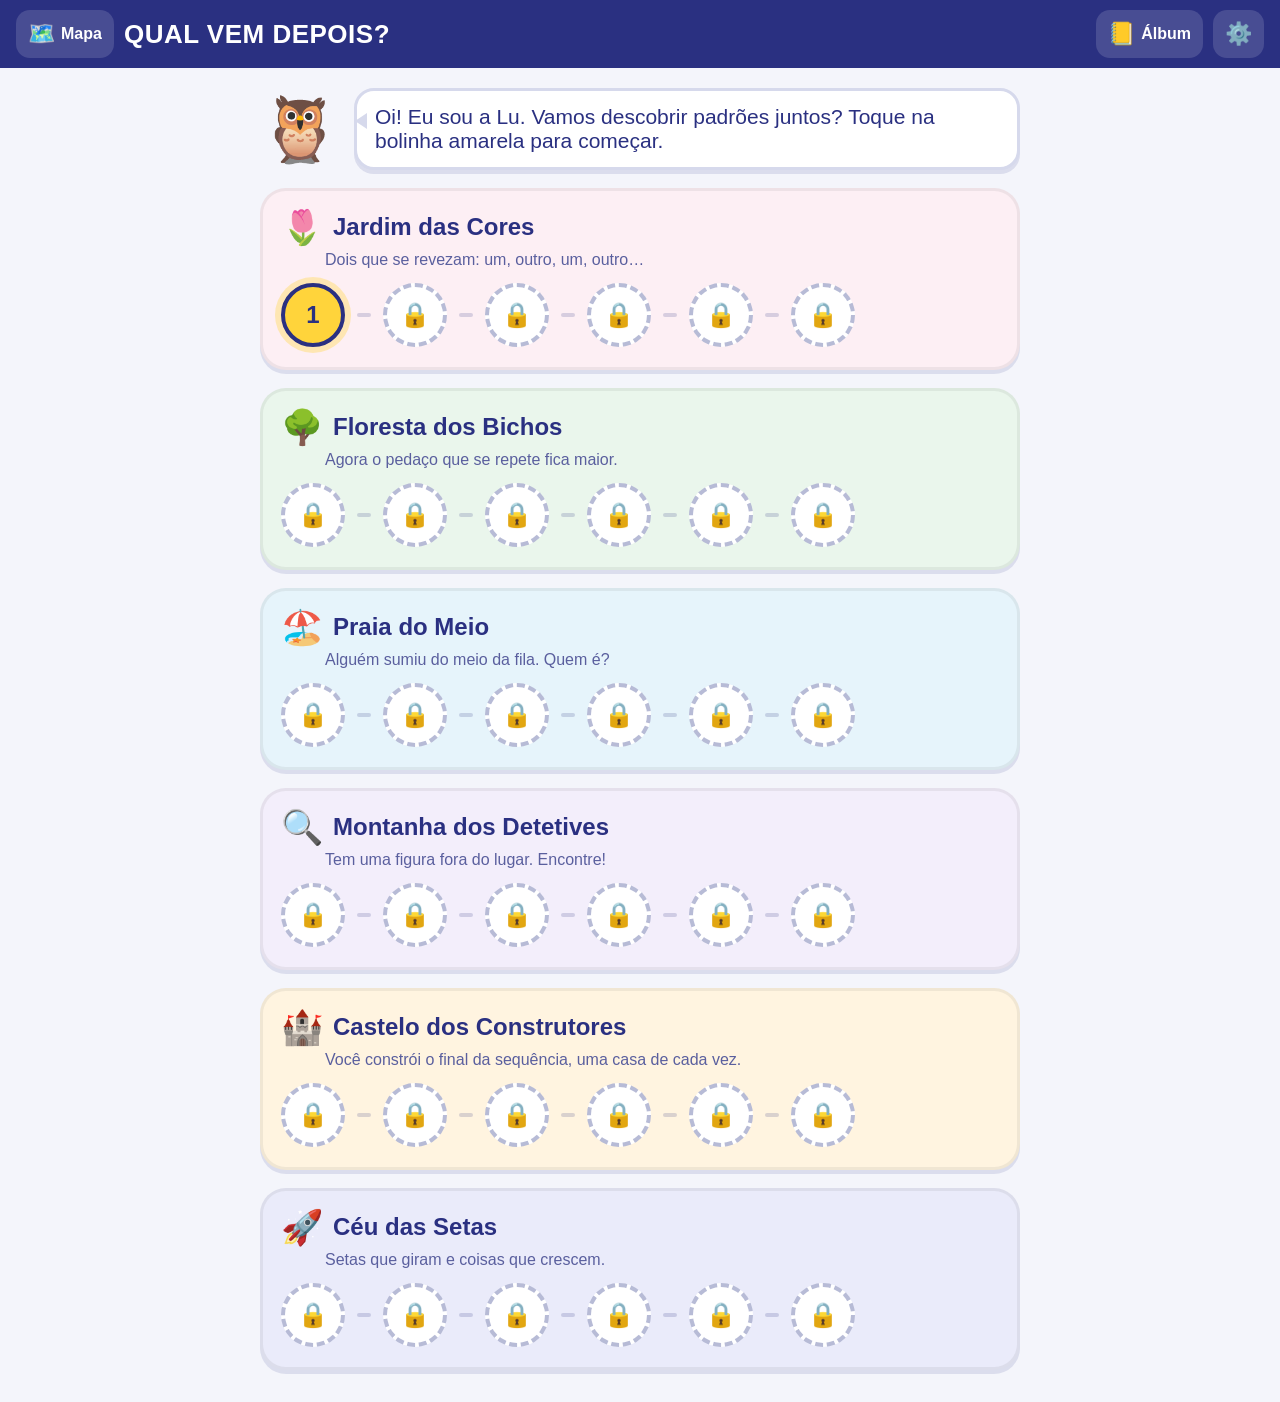
==== index.html @ 40dc984e "Redesenha o jogo de padrões com 6 mundos, álbum de figurinhas e domínio próprio - 36 fases em 6 mund" ====
<!DOCTYPE html>
<html lang="pt-BR"><head><meta charset="utf-8">
<meta name="viewport" content="width=device-width, initial-scale=1">
<title>Qual vem depois?</title>
<meta name="description" content="Jogo de padrões e sequências para crianças: descubra o que vem depois, complete, encontre o intruso e construa padrões.">
<link rel="icon" href="data:image/svg+xml,<svg xmlns='http://www.w3.org/2000/svg' viewBox='0 0 100 100'><text y='.9em' font-size='90'>🦉</text></svg>">
<style>
:root{
  --tinta:#2A3081; --tinta-suave:#5A5F9E; --fundo:#F4F5FB; --papel:#FFFFFF; --borda:#D6D9EC;
  --ok:#2F9E44; --ok-suave:#E6F6EA; --calma:#3B6FD8; --calma-suave:#E8EFFD; --sol:#FFD43B;
  --sombra:0 4px 0 rgba(42,48,129,.12);
  --raio:20px;
}
*{box-sizing:border-box;margin:0;padding:0}
html,body{min-height:100%}
body{font-family:"Trebuchet MS","Nunito",Verdana,sans-serif;color:var(--tinta);background:var(--fundo);
  display:flex;flex-direction:column;min-height:100vh;-webkit-tap-highlight-color:transparent}
button{font:inherit;color:inherit;cursor:pointer}
button:focus-visible,.alvo:focus-visible{outline:4px solid var(--calma);outline-offset:3px}
.oculto{display:none!important}

/* ---------- topo ---------- */
header{background:var(--tinta);color:#fff;padding:10px 16px;display:flex;align-items:center;gap:10px;flex-shrink:0}
header h1{font-size:clamp(18px,4vw,26px);letter-spacing:.5px;flex:1;white-space:nowrap;overflow:hidden;text-overflow:ellipsis}
.btTopo{background:rgba(255,255,255,.14);border:none;border-radius:14px;color:#fff;font-size:22px;
  min-width:48px;height:48px;padding:0 12px;display:flex;align-items:center;gap:6px;font-weight:bold}
.btTopo:hover{background:rgba(255,255,255,.25)}
.btTopo span{font-size:16px}

main{flex:1;display:flex;flex-direction:column}
.tela{flex:1;display:flex;flex-direction:column;align-items:center;padding:20px 16px 32px}

/* ---------- mapa ---------- */
.boasVindas{display:flex;align-items:center;gap:14px;max-width:760px;width:100%;margin-bottom:18px}
.coruja{font-size:64px;line-height:1;flex-shrink:0}
.balao{background:var(--papel);border:3px solid var(--borda);border-radius:var(--raio);padding:14px 18px;
  font-size:clamp(17px,3.2vw,21px);position:relative;flex:1;box-shadow:var(--sombra)}
.balao::before{content:"";position:absolute;left:-14px;top:22px;border:8px solid transparent;border-right-color:var(--borda);border-width:8px 12px}
.mundos{display:flex;flex-direction:column;gap:18px;max-width:760px;width:100%}
.mundo{border-radius:26px;padding:16px 18px 20px;border:3px solid rgba(0,0,0,.06);box-shadow:var(--sombra)}
.mundo h2{font-size:clamp(19px,3.6vw,24px);display:flex;align-items:center;gap:10px}
.mundo h2 .ic{font-size:34px}
.mundo p{font-size:16px;color:var(--tinta-suave);margin:4px 0 14px 44px}
.trilha{display:flex;flex-wrap:wrap;gap:12px;align-items:center;position:relative}
.fase{width:64px;height:64px;border-radius:50%;border:4px solid var(--tinta);background:var(--papel);
  font-size:24px;font-weight:bold;display:flex;align-items:center;justify-content:center;position:relative;transition:transform .15s}
.fase:hover{transform:scale(1.07)}
.fase.feita{background:var(--papel);border-color:var(--ok);font-size:30px}
.fase.proxima{background:var(--sol);box-shadow:0 0 0 6px rgba(255,212,59,.35)}
.fase.trancada{border-style:dashed;border-color:#B7BBD6;color:#B7BBD6;cursor:not-allowed}
.fase.trancada:hover{transform:none}
.liga{width:14px;height:4px;background:rgba(42,48,129,.18);border-radius:2px}

/* ---------- jogo ---------- */
#jogo{justify-content:flex-start;gap:clamp(14px,3vh,26px)}
.topoJogo{display:flex;align-items:center;gap:12px;max-width:900px;width:100%}
.topoJogo .coruja{font-size:54px}
.topoJogo .balao{font-size:clamp(18px,3.4vw,24px);font-weight:bold}
.passos{display:flex;gap:6px;justify-content:center;flex-wrap:wrap}
.passos i{width:14px;height:14px;border-radius:50%;background:#D6D9EC;display:block}
.passos i.f{background:var(--ok)}
.passos i.a{background:var(--sol);outline:3px solid var(--tinta)}
#seq{display:flex;gap:clamp(6px,1.4vw,12px);flex-wrap:wrap;justify-content:center;max-width:1120px;padding:14px;
  background:var(--papel);border-radius:26px;border:3px solid var(--borda)}
.item{--t:clamp(56px,11vw,92px);width:var(--t);height:var(--t);border-radius:18px;background:var(--papel);
  border:4px solid var(--borda);display:flex;align-items:center;justify-content:center;flex-wrap:wrap;align-content:center;
  font-size:calc(var(--t)*.58);line-height:1;transition:transform .2s,background .2s,border-color .2s;user-select:none}
.item.mini{font-size:calc(var(--t)*.24);gap:1px;padding:4px}
.item.q{border:4px dashed var(--tinta);color:var(--tinta);font-weight:bold;background:#FAFAFF}
.item.q.agora{border-color:var(--calma);background:var(--calma-suave);animation:pulsa 1.6s ease-in-out infinite}
.item.preenchido{border-color:var(--ok);background:var(--ok-suave)}
.item.alvo{cursor:pointer}
.item.alvo:hover{transform:translateY(-4px);border-color:var(--calma)}
.item.dica{background:#FFF6D1;border-color:#F0C419}
.item.achou{border-color:var(--ok);background:var(--ok-suave)}
.item.conferido{border-color:#9FB3E8;background:var(--calma-suave)}
#opcoes{display:flex;gap:clamp(12px,3vw,22px);flex-wrap:wrap;justify-content:center}
.op{--t:clamp(84px,17vw,124px);width:var(--t);height:var(--t);border-radius:24px;background:var(--papel);
  border:5px solid var(--tinta);font-size:calc(var(--t)*.56);line-height:1;display:flex;align-items:center;justify-content:center;
  flex-wrap:wrap;align-content:center;box-shadow:0 6px 0 var(--tinta);transition:transform .12s,box-shadow .12s,background .15s}
.op.mini{font-size:calc(var(--t)*.22);gap:2px;padding:6px}
.op:hover{background:#FFF9D6}
.op:active{transform:translateY(4px);box-shadow:0 2px 0 var(--tinta)}
.acoesJogo{display:flex;gap:12px;flex-wrap:wrap;justify-content:center}
.btSec{background:var(--papel);border:3px solid var(--borda);border-radius:16px;padding:10px 18px;font-size:18px;font-weight:bold;
  display:flex;align-items:center;gap:8px;min-height:52px}
.btSec:hover{border-color:var(--tinta)}
#aviso{min-height:60px;display:flex;align-items:center;justify-content:center}
#aviso div{background:var(--calma-suave);color:var(--tinta);border:3px solid #BFD0F7;font-size:clamp(17px,3vw,22px);font-weight:bold;
  padding:10px 22px;border-radius:16px;text-align:center}

/* ---------- prêmio ---------- */
.veu{position:fixed;inset:0;background:rgba(244,245,251,.94);display:flex;align-items:center;justify-content:center;padding:16px;z-index:10}
.cartao{background:var(--papel);border-radius:30px;border:4px solid var(--borda);padding:28px 26px;max-width:480px;width:100%;
  text-align:center;display:flex;flex-direction:column;align-items:center;gap:14px;box-shadow:0 10px 0 rgba(42,48,129,.1)}
.cartao .tit{font-size:clamp(28px,6vw,40px);font-weight:bold}
.cartao .sub{font-size:20px;color:var(--tinta-suave)}
.figurinha{width:150px;height:150px;border-radius:50%;background:radial-gradient(circle,#FFF6D1 0 60%,#FFE8A3 100%);
  border:6px solid var(--sol);font-size:84px;display:flex;align-items:center;justify-content:center}
.btPrin{background:var(--ok);color:#fff;border:none;border-radius:18px;padding:16px 30px;font-size:24px;font-weight:bold;
  box-shadow:0 6px 0 #237A34;min-height:64px}
.btPrin:active{transform:translateY(4px);box-shadow:0 2px 0 #237A34}
.linhaBts{display:flex;gap:12px;flex-wrap:wrap;justify-content:center}

/* ---------- álbum ---------- */
.album{display:grid;grid-template-columns:repeat(auto-fill,minmax(92px,1fr));gap:12px;max-width:760px;width:100%}
.slot{aspect-ratio:1;border-radius:50%;background:var(--papel);border:4px dashed var(--borda);display:flex;align-items:center;justify-content:center;
  font-size:46px;color:#C9CCE2}
.slot.tem{border:4px solid var(--sol);background:radial-gradient(circle,#FFF6D1 0 60%,#FFE8A3 100%)}
.tituloTela{font-size:clamp(22px,4.4vw,30px);margin-bottom:6px;text-align:center}
.textoTela{font-size:18px;color:var(--tinta-suave);margin-bottom:18px;text-align:center;max-width:620px}
.grupoAlbum{max-width:760px;width:100%;margin-bottom:18px}
.grupoAlbum h3{font-size:20px;margin-bottom:10px;display:flex;gap:8px;align-items:center}

/* ---------- ajustes ---------- */
.ajustes{max-width:560px;width:100%;display:flex;flex-direction:column;gap:12px}
.ajuste{background:var(--papel);border:3px solid var(--borda);border-radius:18px;padding:14px 16px;display:flex;align-items:center;gap:14px;font-size:18px;text-align:left}
.ajuste .txt{flex:1}
.ajuste small{display:block;color:var(--tinta-suave);font-size:15px;margin-top:2px}
.chave{width:64px;height:36px;border-radius:18px;background:#C9CCE2;position:relative;flex-shrink:0;transition:background .2s}
.chave::after{content:"";position:absolute;top:4px;left:4px;width:28px;height:28px;border-radius:50%;background:#fff;transition:left .2s}
.ajuste[aria-checked="true"] .chave{background:var(--ok)}
.ajuste[aria-checked="true"] .chave::after{left:32px}
.perigo{color:#8A3B12}

/* ---------- animações (desligáveis) ---------- */
@keyframes pulsa{0%,100%{transform:scale(1)}50%{transform:scale(1.05)}}
@keyframes balanca{0%,100%{transform:translateX(0)}25%{transform:translateX(-6px)}75%{transform:translateX(6px)}}
@keyframes surge{from{transform:scale(.6);opacity:0}to{transform:scale(1);opacity:1}}
.balanca{animation:balanca .35s ease-in-out 2}
.surge{animation:surge .45s ease-out}
body.semAnim *,body.semAnim *::before,body.semAnim *::after{animation:none!important;transition:none!important}

@media (max-width:520px){
  .coruja{font-size:48px}
  .topoJogo .coruja{font-size:42px}
  .balao::before{display:none}
  .mundo p{margin-left:0}
  .fase{width:56px;height:56px;font-size:21px}
  .liga{width:8px}
  .btTopo span{display:none}
}
</style></head><body>
<header>
  <button class="btTopo" id="btMapa" aria-label="Voltar ao mapa">🗺️<span>Mapa</span></button>
  <h1>QUAL VEM DEPOIS?</h1>
  <button class="btTopo" id="btAlbum" aria-label="Meu álbum de figurinhas">📒<span>Álbum</span></button>
  <button class="btTopo" id="btAjustes" aria-label="Ajustes">⚙️</button>
</header>
<main>
  <section class="tela" id="mapa"></section>
  <section class="tela oculto" id="jogo">
    <div class="topoJogo">
      <div class="coruja" aria-hidden="true">🦉</div>
      <div class="balao" id="pergunta" aria-live="polite">—</div>
      <button class="btSec" id="btOuvir" aria-label="Ouvir a instrução">🔊</button>
    </div>
    <div class="passos" id="passos" aria-hidden="true"></div>
    <div id="seq"></div>
    <div id="opcoes"></div>
    <div id="aviso" aria-live="polite"></div>
    <div class="acoesJogo">
      <button class="btSec" id="btDica">💡 Quero uma dica</button>
    </div>
  </section>
  <section class="tela oculto" id="album"></section>
  <section class="tela oculto" id="ajustes"></section>
</main>
<div class="veu oculto" id="premio" role="dialog" aria-modal="true"></div>

<script>
(function(){
/*
  Tipos de fase:
   next      – qual vem depois?
   meio      – qual está faltando no meio? (g = posição do buraco)
   erro      – encontre o intruso (e = posição, x = figura errada)
   construir – complete as últimas k casas, uma de cada vez
  u = pedaço que se repete · n = tamanho da sequência · d = figura extra nas opções
  s/a/o = sequência escrita à mão (s), resposta (a) e opções (o) para padrões que crescem
*/
var MUNDOS=[
 {nome:'Jardim das Cores',ic:'🌷',cor:'#FDEFF4',txt:'Dois que se revezam: um, outro, um, outro…',fases:[
  {t:'next',u:['🔴','🔵'],n:4,d:'🟡',f:'🌷'},
  {t:'next',u:['🟢','🟡'],n:5,d:'🔴',f:'🌻'},
  {t:'next',u:['🐶','🐱'],n:5,d:'🐰',f:'🐞'},
  {t:'next',u:['🍎','🍌'],n:6,d:'🍇',f:'🍓'},
  {t:'next',u:['⭐','🌙'],n:5,d:'☀️',f:'🌈'},
  {t:'next',u:['🌸','🍃'],n:6,d:'🌻',f:'🦋'}]},
 {nome:'Floresta dos Bichos',ic:'🌳',cor:'#EAF6EC',txt:'Agora o pedaço que se repete fica maior.',fases:[
  {t:'next',u:['🔴','🔴','🔵'],n:5,d:'🟡',f:'🍄'},
  {t:'next',u:['🐸','🐢','🐢'],n:5,d:'🐟',f:'🐸'},
  {t:'next',u:['🔴','🔵','🟡'],n:5,d:'🟢',f:'🦔'},
  {t:'next',u:['🐶','🐱','🐰'],n:7,d:'🐭',f:'🦊'},
  {t:'next',u:['🟢','🟢','🟡','🟡'],n:6,d:'🔵',f:'🐿️'},
  {t:'next',u:['🦋','🐝','🐞','🐝'],n:6,d:'🐛',f:'🦉'}]},
 {nome:'Praia do Meio',ic:'🏖️',cor:'#E6F4FB',txt:'Alguém sumiu do meio da fila. Quem é?',fases:[
  {t:'meio',u:['🐚','⭐'],n:6,g:3,d:'🐠',f:'🐚'},
  {t:'meio',u:['🔵','🟡'],n:7,g:2,d:'🟢',f:'🦀'},
  {t:'meio',u:['🐠','🐠','🦀'],n:8,g:5,d:'🐙',f:'🐠'},
  {t:'meio',u:['🍉','🍍','🥥'],n:8,g:4,d:'🍓',f:'🍉'},
  {t:'meio',u:['🔴','🔵','🔵'],n:8,g:1,d:'🟡',f:'⛵'},
  {t:'meio',u:['🌊','🌊','⛵','☀️'],n:9,g:6,d:'🐳',f:'🐳'}]},
 {nome:'Montanha dos Detetives',ic:'🔍',cor:'#F3EEFB',txt:'Tem uma figura fora do lugar. Encontre!',fases:[
  {t:'erro',u:['🔴','🔵'],n:6,e:3,x:'🔴',f:'🔍'},
  {t:'erro',u:['🐶','🐱'],n:7,e:4,x:'🐰',f:'🐾'},
  {t:'erro',u:['🍎','🍎','🍌'],n:9,e:5,x:'🍎',f:'🧭'},
  {t:'erro',u:['🔴','🔵','🟡'],n:9,e:6,x:'🔵',f:'🏔️'},
  {t:'erro',u:['⭐','🌙','🌙'],n:9,e:7,x:'⭐',f:'🔦'},
  {t:'erro',u:['🟢','🟢','🟡','🟡'],n:10,e:8,x:'🟡',f:'🗺️'}]},
 {nome:'Castelo dos Construtores',ic:'🏰',cor:'#FFF4E0',txt:'Você constrói o final da sequência, uma casa de cada vez.',fases:[
  {t:'construir',u:['🔴','🔵'],n:6,k:2,d:'🟡',f:'🧱'},
  {t:'construir',u:['👑','💎'],n:7,k:3,d:'🗝️',f:'👑'},
  {t:'construir',u:['🐉','🐉','🛡️'],n:8,k:3,d:'⚔️',f:'🐉'},
  {t:'construir',u:['🔴','🟡','🔵'],n:9,k:3,d:'🟢',f:'🛡️'},
  {t:'construir',u:['🟣','🟣','🟠','🟠'],n:10,k:4,d:'🟢',f:'💎'},
  {t:'construir',u:['🏰','🌳','🌳','🏰'],n:10,k:4,d:'⭐',f:'🏰'}]},
 {nome:'Céu das Setas',ic:'🚀',cor:'#EAEBFA',txt:'Setas que giram e coisas que crescem.',fases:[
  {t:'next',u:['⬆️','➡️'],n:5,d:'⬇️',f:'🪁'},
  {t:'next',u:['⬆️','➡️','⬇️','⬅️'],n:6,f:'🧭',h:'A seta vai girando, sempre para o mesmo lado.'},
  {t:'next',u:['🌑','🌓','🌕'],n:5,d:'🌗',f:'🌙'},
  {t:'next',s:['1️⃣','2️⃣','3️⃣','4️⃣'],a:'5️⃣',o:['3️⃣','5️⃣','7️⃣'],f:'🪐',h:'Cada número é um a mais que o anterior.'},
  {t:'next',s:['🟡','🟡🟡','🟡🟡🟡'],a:'🟡🟡🟡🟡',o:['🟡🟡','🟡🟡🟡🟡','🟡🟡🟡🟡🟡🟡'],f:'☄️',h:'Cada casa tem uma bolinha a mais.'},
  {t:'construir',u:['⬆️','➡️','⬇️','⬅️'],n:8,k:4,f:'🚀',h:'A seta vai girando, sempre para o mesmo lado.'}]}
];
var FASES=[]; MUNDOS.forEach(function(m,mi){ m.fases.forEach(function(f,fi){ f.m=mi; f.i=fi; FASES.push(f); }); });

var INSTR={next:'Qual vem depois?',meio:'Qual está faltando no meio?',erro:'Tem uma figura fora do lugar. Toque nela!',construir:'Complete a sequência, uma casa de cada vez.'};
var ELOGIOS=['Muito bem!','Você conseguiu!','Isso mesmo!','Que olhar atento!','Mandou bem!'];

/* ---------- memória (neste aparelho) ---------- */
var CHAVE='padroes-v2';
var est={feitas:{},som:false,anim:true,livre:false};
try{ var sv=JSON.parse(localStorage.getItem(CHAVE)||'null'); if(sv) for(var k in sv) est[k]=sv[k]; }catch(e){}
try{ if(!localStorage.getItem(CHAVE) && window.matchMedia('(prefers-reduced-motion: reduce)').matches) est.anim=false; }catch(e){}
function salva(){ try{ localStorage.setItem(CHAVE,JSON.stringify(est)); }catch(e){} }

var $=function(i){return document.getElementById(i)};
function el(tag,cls,txt){ var d=document.createElement(tag); if(cls) d.className=cls; if(txt!=null) d.textContent=txt; return d; }
function nSimb(s){ return Array.from(s.replace(/\uFE0F|\u20E3/g,'')).length; }
function aplicaAnim(){ document.body.classList.toggle('semAnim',!est.anim); }
aplicaAnim();

/* ---------- som suave (desligado por padrão) ---------- */
var ctx=null;
function tom(freqs){
  if(!est.som) return;
  try{
    ctx=ctx||new (window.AudioContext||window.webkitAudioContext)();
    freqs.forEach(function(f,i){
      var o=ctx.createOscillator(),g=ctx.createGain(),t=ctx.currentTime+i*.12;
      o.type='sine'; o.frequency.value=f; g.gain.setValueAtTime(0,t);
      g.gain.linearRampToValueAtTime(.08,t+.03); g.gain.exponentialRampToValueAtTime(.0001,t+.35);
      o.connect(g); g.connect(ctx.destination); o.start(t); o.stop(t+.4);
    });
  }catch(e){}
}
function fala(txt){
  try{ speechSynthesis.cancel(); var u=new SpeechSynthesisUtterance(txt.replace(/[^\p{L}\p{N}\s.,!?]/gu,'')); u.lang='pt-BR'; u.rate=.9; speechSynthesis.speak(u); }catch(e){}
}

/* ---------- navegação ---------- */
function mostra(id){
  ['mapa','jogo','album','ajustes'].forEach(function(t){ $(t).classList.toggle('oculto',t!==id); });
  $('premio').classList.add('oculto');
  window.scrollTo(0,0);
}
function aberta(i){ return est.livre || i===0 || !!est.feitas[i-1] || !!est.feitas[i]; }
function proxima(){ for(var i=0;i<FASES.length;i++) if(!est.feitas[i]) return i; return -1; }

function mapa(){
  var t=$('mapa'); t.innerHTML='';
  var p=proxima(), nFeitas=Object.keys(est.feitas).length;
  var bv=el('div','boasVindas'); bv.appendChild(el('div','coruja','🦉'));
  var msg = nFeitas===0 ? 'Oi! Eu sou a Lu. Vamos descobrir padrões juntos? Toque na bolinha amarela para começar.'
          : p<0 ? 'Você visitou todos os mundos! Pode jogar qualquer fase de novo quando quiser.'
          : 'Que bom te ver! A bolinha amarela mostra onde paramos.';
  bv.appendChild(el('div','balao',msg)); t.appendChild(bv);
  var ms=el('div','mundos');
  MUNDOS.forEach(function(m){
    var c=el('div','mundo'); c.style.background=m.cor;
    var h=el('h2'); h.appendChild(el('span','ic',m.ic)); h.appendChild(el('span',null,m.nome)); c.appendChild(h);
    c.appendChild(el('p',null,m.txt));
    var tr=el('div','trilha');
    m.fases.forEach(function(f,fi){
      var gi=FASES.indexOf(f);
      if(fi>0) tr.appendChild(el('span','liga'));
      var b=el('button','fase');
      if(est.feitas[gi]){ b.classList.add('feita'); b.textContent=f.f; b.setAttribute('aria-label','Fase '+(fi+1)+', já visitada'); }
      else if(aberta(gi)){ b.textContent=fi+1; if(gi===p) b.classList.add('proxima'); b.setAttribute('aria-label','Fase '+(fi+1)); }
      else { b.classList.add('trancada'); b.textContent='🔒'; b.setAttribute('aria-label','Fase '+(fi+1)+', ainda fechada'); }
      b.onclick=function(){ if(aberta(gi)) joga(gi); };
      tr.appendChild(b);
    });
    c.appendChild(tr); ms.appendChild(c);
  });
  t.appendChild(ms);
  mostra('mapa');
}

/* ---------- jogo ---------- */
var atual=0, L=null, seqCheia=[], resp=[], pos=0, dicaVista=false, erros=0, miniFase=false;

function joga(i){
  atual=i; L=FASES[i]; erros=0; dicaVista=false; $('aviso').innerHTML='';
  var m=MUNDOS[L.m];
  var ps=$('passos'); ps.innerHTML='';
  m.fases.forEach(function(f,fi){ var d=el('i'); if(est.feitas[FASES.indexOf(f)]) d.className='f'; if(fi===L.i) d.className='a'; ps.appendChild(d); });
  $('pergunta').textContent=INSTR[L.t];

  var tot = L.s ? L.s.length : L.n;
  seqCheia=[]; for(var k=0;k<tot;k++) seqCheia.push(L.s ? L.s[k] : L.u[k%L.u.length]);
  var visivel=seqCheia.slice();
  resp=[]; pos=0;
  if(L.t==='next'){ resp=[L.s?L.a:L.u[tot%L.u.length]]; visivel.push(null); }
  if(L.t==='meio'){ resp=[visivel[L.g]]; visivel[L.g]=null; }
  if(L.t==='erro'){ visivel[L.e]=L.x; }
  if(L.t==='construir'){ for(var j=tot-L.k;j<tot;j++){ resp.push(visivel[j]); visivel[j]=null; } }

  var pool=[];
  if(L.t!=='erro'){
    pool=L.o ? L.o.slice() : [];
    if(!L.o){ L.u.forEach(function(x){ if(pool.indexOf(x)<0) pool.push(x); }); if(L.d) pool.push(L.d); }
  }
  // se alguma casa tem várias figuras (padrões que crescem), todas usam o mesmo tamanho pequeno
  miniFase=seqCheia.concat(pool).some(function(e){ return nSimb(e)>1; });
  var s=$('seq'); s.innerHTML='';
  visivel.forEach(function(e,i2){
    var d=el('div','item');
    if(e===null){ d.classList.add('q'); d.textContent='?'; d.dataset.buraco='1'; }
    else { d.textContent=e; if(miniFase) d.classList.add('mini'); }
    if(L.t==='erro'){
      d.classList.add('alvo'); d.tabIndex=0; d.setAttribute('role','button');
      d.onclick=function(){ tocaErro(i2,d); };
      d.onkeydown=function(ev){ if(ev.key==='Enter'||ev.key===' '){ ev.preventDefault(); tocaErro(i2,d); } };
    }
    s.appendChild(d);
  });
  marcaBuraco();

  var o=$('opcoes'); o.innerHTML='';
  if(L.t!=='erro'){
    pool.sort(function(){return Math.random()-.5});
    pool.forEach(function(e){
      var b=el('button','op',e); if(miniFase) b.classList.add('mini');
      b.setAttribute('aria-label','Opção '+e);
      b.onclick=function(){ escolhe(e,b); }; o.appendChild(b);
    });
  }
  $('btDica').classList.remove('oculto');
  mostra('jogo');
}
function buracos(){ return Array.prototype.slice.call($('seq').querySelectorAll('[data-buraco]')); }
function marcaBuraco(){ buracos().forEach(function(b,i){ b.classList.toggle('agora',i===0); }); }

function avisa(txt){ var a=$('aviso'); a.innerHTML=''; var d=el('div',est.anim?'surge':'',txt); a.appendChild(d); }
function quase(alvo){
  erros++; tom([330]);
  var frases=['Ainda não. Tudo bem! Olhe de novo 👀','Hmm, quase! Veja o pedaço que se repete.','Vamos com calma. A dica pode ajudar 💡'];
  avisa(frases[Math.min(erros-1,frases.length-1)]);
  if(alvo && est.anim){ alvo.classList.remove('balanca'); void alvo.offsetWidth; alvo.classList.add('balanca'); }
  if(erros>=2 && !dicaVista) $('btDica').classList.add('surge');
}
function escolhe(e,b){
  var b0=buracos()[0]; if(!b0) return;
  if(e===resp[pos]){
    b0.textContent=e; if(miniFase) b0.classList.add('mini');
    b0.classList.remove('q','agora'); b0.classList.add('preenchido'); delete b0.dataset.buraco;
    pos++; erros=0; tom([523]);
    if(pos>=resp.length) conclui();
    else { avisa('Isso! Agora a próxima casa.'); marcaBuraco(); }
  } else quase(b);
}
function tocaErro(i,d){
  if(i===L.e){ d.classList.add('achou'); d.textContent=seqCheia[i]; conclui(); }
  else { d.classList.add('conferido'); avisa('Essa está no lugar certo 👍 Procure outra.'); tom([330]); erros++; }
}
function dica(){
  dicaVista=true; $('btDica').classList.remove('surge');
  var itens=$('seq').children;
  for(var i=0;i<itens.length;i++) itens[i].classList.remove('dica');
  if(L.h){ avisa('💡 '+L.h); return; }
  for(var j=0;j<L.u.length && j<itens.length;j++) if(!itens[j].dataset.buraco) itens[j].classList.add('dica');
  var txt = L.t==='erro' ? '💡 As amarelas mostram o pedaço que se repete. Qual figura não segue esse pedaço?'
          : '💡 As amarelas mostram o pedaço que se repete: '+L.u.join(' ');
  avisa(txt);
}
function conclui(){
  var novo=!est.feitas[atual]; est.feitas[atual]=1; salva();
  tom([523,659,784]);
  var ult=atual===FASES.length-1, fimMundo=L.i===MUNDOS[L.m].fases.length-1;
  var p=$('premio'); p.innerHTML='';
  var c=el('div','cartao');
  c.appendChild(el('div','tit',ELOGIOS[Math.floor(Math.random()*ELOGIOS.length)]));
  var fg=el('div','figurinha'+(est.anim?' surge':''),L.f); fg.setAttribute('aria-hidden','true'); c.appendChild(fg);
  c.appendChild(el('div','sub', novo ? 'Uma figurinha nova para o seu álbum!' : 'Essa figurinha já está no seu álbum.'));
  if(fimMundo) c.appendChild(el('div','sub','Você explorou todo o mundo '+MUNDOS[L.m].nome+' '+MUNDOS[L.m].ic));
  var lb=el('div','linhaBts');
  if(!ult){ var bp=el('button','btPrin','Continuar →'); bp.onclick=function(){ joga(atual+1); }; lb.appendChild(bp); }
  else { var ba=el('button','btPrin','Ver meu álbum 📒'); ba.onclick=album; lb.appendChild(ba); }
  var bm=el('button','btSec','🗺️ Mapa'); bm.onclick=mapa; lb.appendChild(bm);
  c.appendChild(lb); p.appendChild(c); p.classList.remove('oculto');
  setTimeout(function(){ var b=p.querySelector('.btPrin'); if(b) b.focus(); },50);
}

/* ---------- álbum ---------- */
function album(){
  var t=$('album'); t.innerHTML='';
  t.appendChild(el('h2','tituloTela','📒 Meu álbum'));
  t.appendChild(el('p','textoTela','Cada fase guarda uma figurinha. Não tem pressa: cada um completa o seu álbum no seu tempo.'));
  MUNDOS.forEach(function(m){
    var g=el('div','grupoAlbum'); var h=el('h3'); h.appendChild(el('span',null,m.ic)); h.appendChild(el('span',null,m.nome)); g.appendChild(h);
    var gr=el('div','album');
    m.fases.forEach(function(f){ var gi=FASES.indexOf(f); var s=el('div','slot'+(est.feitas[gi]?' tem':''), est.feitas[gi]?f.f:'?'); gr.appendChild(s); });
    g.appendChild(gr); t.appendChild(g);
  });
  mostra('album');
}

/* ---------- ajustes ---------- */
function ajustes(){
  var t=$('ajustes'); t.innerHTML='';
  t.appendChild(el('h2','tituloTela','⚙️ Ajustes'));
  t.appendChild(el('p','textoTela','Os ajustes ficam guardados neste aparelho.'));
  var box=el('div','ajustes');
  function chave(nome,desc,prop,depois){
    var b=el('button','ajuste'); b.setAttribute('role','switch'); b.setAttribute('aria-checked',est[prop]?'true':'false');
    var tx=el('div','txt',nome); tx.appendChild(el('small',null,desc)); b.appendChild(tx); b.appendChild(el('div','chave'));
    b.onclick=function(){ est[prop]=!est[prop]; salva(); b.setAttribute('aria-checked',est[prop]?'true':'false'); if(depois) depois(); };
    box.appendChild(b);
  }
  chave('🔔 Sons','Sons baixinhos ao tocar nas figuras.','som');
  chave('✨ Animações','Movimentos suaves na tela. Desligue se incomodar.','anim',aplicaAnim);
  chave('🔓 Todas as fases abertas','Para o professor escolher qualquer fase.','livre');
  var r=el('button','ajuste'); var rt=el('div','txt perigo','🧹 Recomeçar do zero'); rt.appendChild(el('small',null,'Apaga as figurinhas deste aparelho.'));
  r.appendChild(rt);
  r.onclick=function(){ if(confirm('Apagar todas as figurinhas deste aparelho?')){ est.feitas={}; salva(); mapa(); } };
  box.appendChild(r);
  t.appendChild(box);
  mostra('ajustes');
}

$('btMapa').onclick=mapa;
$('btAlbum').onclick=album;
$('btAjustes').onclick=ajustes;
$('btDica').onclick=dica;
$('btOuvir').onclick=function(){ fala($('pergunta').textContent); };
document.addEventListener('keydown',function(ev){ if(ev.key==='Escape' && !$('premio').classList.contains('oculto')) mapa(); });
mapa();
})();
</script></body></html>
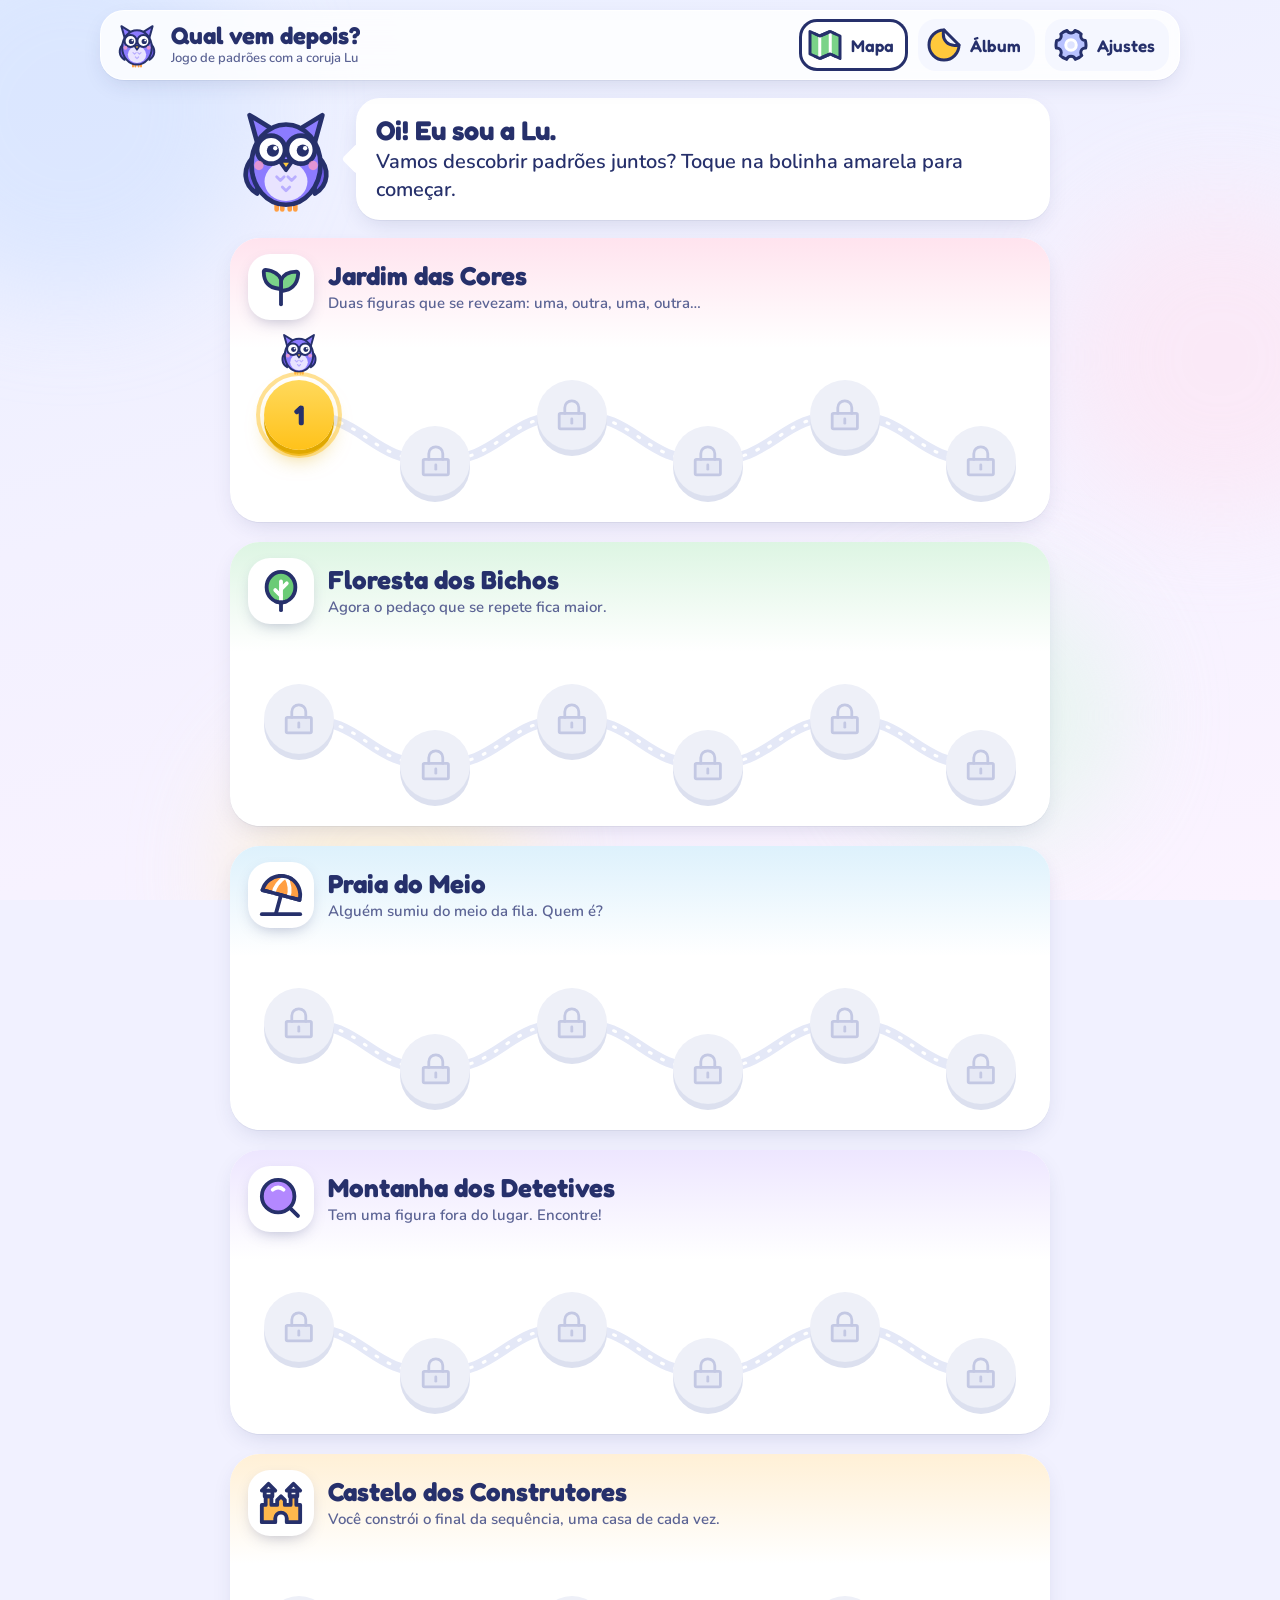
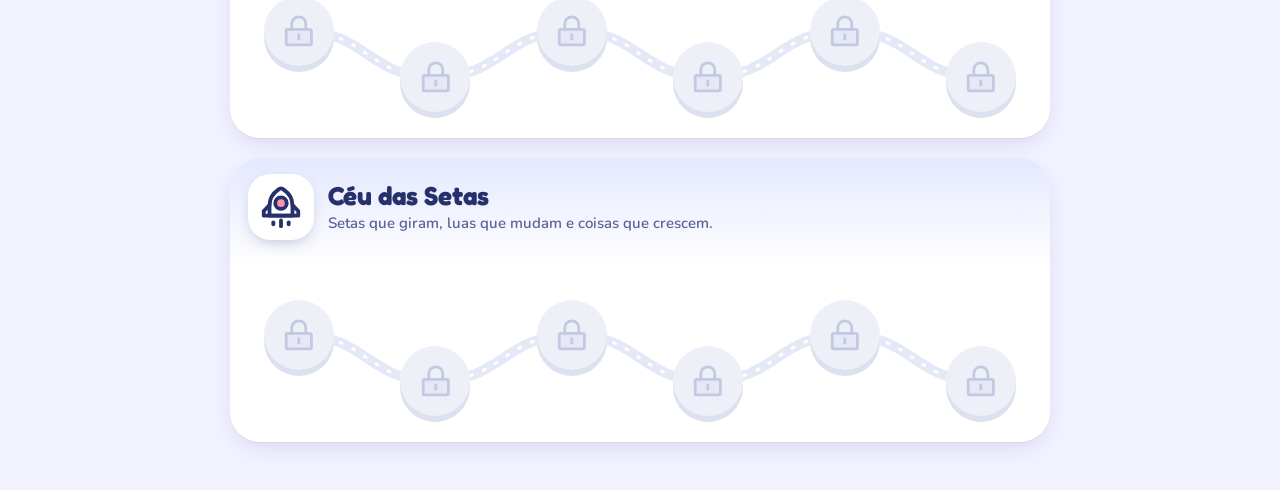
==== commit 849d94e1: "Novo visual com ícones, mascote animada e animações suaves - Troca todos os emojis por ícones da Ico" ====
--- a/index.html
+++ b/index.html
@@ -1,451 +1,54 @@
 <!DOCTYPE html>
-<html lang="pt-BR"><head><meta charset="utf-8">
+<html lang="pt-BR">
+<head>
+<meta charset="utf-8">
 <meta name="viewport" content="width=device-width, initial-scale=1">
+<meta name="color-scheme" content="light">
+<meta name="theme-color" content="#E9EFFF">
 <title>Qual vem depois?</title>
-<meta name="description" content="Jogo de padrões e sequências para crianças: descubra o que vem depois, complete, encontre o intruso e construa padrões.">
-<link rel="icon" href="data:image/svg+xml,<svg xmlns='http://www.w3.org/2000/svg' viewBox='0 0 100 100'><text y='.9em' font-size='90'>🦉</text></svg>">
-<style>
-:root{
-  --tinta:#2A3081; --tinta-suave:#5A5F9E; --fundo:#F4F5FB; --papel:#FFFFFF; --borda:#D6D9EC;
-  --ok:#2F9E44; --ok-suave:#E6F6EA; --calma:#3B6FD8; --calma-suave:#E8EFFD; --sol:#FFD43B;
-  --sombra:0 4px 0 rgba(42,48,129,.12);
-  --raio:20px;
-}
-*{box-sizing:border-box;margin:0;padding:0}
-html,body{min-height:100%}
-body{font-family:"Trebuchet MS","Nunito",Verdana,sans-serif;color:var(--tinta);background:var(--fundo);
-  display:flex;flex-direction:column;min-height:100vh;-webkit-tap-highlight-color:transparent}
-button{font:inherit;color:inherit;cursor:pointer}
-button:focus-visible,.alvo:focus-visible{outline:4px solid var(--calma);outline-offset:3px}
-.oculto{display:none!important}
+<meta name="description" content="Jogo de padrões e sequências para crianças: descubra o que vem depois, complete, encontre a figura fora do lugar e construa padrões.">
+<link rel="icon" href="favicon.svg" type="image/svg+xml">
+<link rel="preload" href="fontes/fredoka-700.woff2" as="font" type="font/woff2" crossorigin>
+<link rel="preload" href="fontes/nunito-600.woff2" as="font" type="font/woff2" crossorigin>
+<link rel="stylesheet" href="estilo.css">
+</head>
+<body>
+<div class="ceu" aria-hidden="true"><i></i><i></i><i></i><i></i><span class="nuvem n1"></span><span class="nuvem n2"></span></div>
 
-/* ---------- topo ---------- */
-header{background:var(--tinta);color:#fff;padding:10px 16px;display:flex;align-items:center;gap:10px;flex-shrink:0}
-header h1{font-size:clamp(18px,4vw,26px);letter-spacing:.5px;flex:1;white-space:nowrap;overflow:hidden;text-overflow:ellipsis}
-.btTopo{background:rgba(255,255,255,.14);border:none;border-radius:14px;color:#fff;font-size:22px;
-  min-width:48px;height:48px;padding:0 12px;display:flex;align-items:center;gap:6px;font-weight:bold}
-.btTopo:hover{background:rgba(255,255,255,.25)}
-.btTopo span{font-size:16px}
+<header class="barra">
+  <button class="marca" id="btInicio" aria-label="Ir para o mapa"><span><b>Qual vem depois?</b><small>Jogo de padrões com a coruja Lu</small></span></button>
+  <button class="bt-barra" id="btMapa"><span>Mapa</span></button>
+  <button class="bt-barra" id="btAlbum"><span>Álbum</span></button>
+  <button class="bt-barra" id="btAjustes" aria-label="Ajustes"><span>Ajustes</span></button>
+</header>
 
-main{flex:1;display:flex;flex-direction:column}
-.tela{flex:1;display:flex;flex-direction:column;align-items:center;padding:20px 16px 32px}
-
-/* ---------- mapa ---------- */
-.boasVindas{display:flex;align-items:center;gap:14px;max-width:760px;width:100%;margin-bottom:18px}
-.coruja{font-size:64px;line-height:1;flex-shrink:0}
-.balao{background:var(--papel);border:3px solid var(--borda);border-radius:var(--raio);padding:14px 18px;
-  font-size:clamp(17px,3.2vw,21px);position:relative;flex:1;box-shadow:var(--sombra)}
-.balao::before{content:"";position:absolute;left:-14px;top:22px;border:8px solid transparent;border-right-color:var(--borda);border-width:8px 12px}
-.mundos{display:flex;flex-direction:column;gap:18px;max-width:760px;width:100%}
-.mundo{border-radius:26px;padding:16px 18px 20px;border:3px solid rgba(0,0,0,.06);box-shadow:var(--sombra)}
-.mundo h2{font-size:clamp(19px,3.6vw,24px);display:flex;align-items:center;gap:10px}
-.mundo h2 .ic{font-size:34px}
-.mundo p{font-size:16px;color:var(--tinta-suave);margin:4px 0 14px 44px}
-.trilha{display:flex;flex-wrap:wrap;gap:12px;align-items:center;position:relative}
-.fase{width:64px;height:64px;border-radius:50%;border:4px solid var(--tinta);background:var(--papel);
-  font-size:24px;font-weight:bold;display:flex;align-items:center;justify-content:center;position:relative;transition:transform .15s}
-.fase:hover{transform:scale(1.07)}
-.fase.feita{background:var(--papel);border-color:var(--ok);font-size:30px}
-.fase.proxima{background:var(--sol);box-shadow:0 0 0 6px rgba(255,212,59,.35)}
-.fase.trancada{border-style:dashed;border-color:#B7BBD6;color:#B7BBD6;cursor:not-allowed}
-.fase.trancada:hover{transform:none}
-.liga{width:14px;height:4px;background:rgba(42,48,129,.18);border-radius:2px}
-
-/* ---------- jogo ---------- */
-#jogo{justify-content:flex-start;gap:clamp(14px,3vh,26px)}
-.topoJogo{display:flex;align-items:center;gap:12px;max-width:900px;width:100%}
-.topoJogo .coruja{font-size:54px}
-.topoJogo .balao{font-size:clamp(18px,3.4vw,24px);font-weight:bold}
-.passos{display:flex;gap:6px;justify-content:center;flex-wrap:wrap}
-.passos i{width:14px;height:14px;border-radius:50%;background:#D6D9EC;display:block}
-.passos i.f{background:var(--ok)}
-.passos i.a{background:var(--sol);outline:3px solid var(--tinta)}
-#seq{display:flex;gap:clamp(6px,1.4vw,12px);flex-wrap:wrap;justify-content:center;max-width:1120px;padding:14px;
-  background:var(--papel);border-radius:26px;border:3px solid var(--borda)}
-.item{--t:clamp(56px,11vw,92px);width:var(--t);height:var(--t);border-radius:18px;background:var(--papel);
-  border:4px solid var(--borda);display:flex;align-items:center;justify-content:center;flex-wrap:wrap;align-content:center;
-  font-size:calc(var(--t)*.58);line-height:1;transition:transform .2s,background .2s,border-color .2s;user-select:none}
-.item.mini{font-size:calc(var(--t)*.24);gap:1px;padding:4px}
-.item.q{border:4px dashed var(--tinta);color:var(--tinta);font-weight:bold;background:#FAFAFF}
-.item.q.agora{border-color:var(--calma);background:var(--calma-suave);animation:pulsa 1.6s ease-in-out infinite}
-.item.preenchido{border-color:var(--ok);background:var(--ok-suave)}
-.item.alvo{cursor:pointer}
-.item.alvo:hover{transform:translateY(-4px);border-color:var(--calma)}
-.item.dica{background:#FFF6D1;border-color:#F0C419}
-.item.achou{border-color:var(--ok);background:var(--ok-suave)}
-.item.conferido{border-color:#9FB3E8;background:var(--calma-suave)}
-#opcoes{display:flex;gap:clamp(12px,3vw,22px);flex-wrap:wrap;justify-content:center}
-.op{--t:clamp(84px,17vw,124px);width:var(--t);height:var(--t);border-radius:24px;background:var(--papel);
-  border:5px solid var(--tinta);font-size:calc(var(--t)*.56);line-height:1;display:flex;align-items:center;justify-content:center;
-  flex-wrap:wrap;align-content:center;box-shadow:0 6px 0 var(--tinta);transition:transform .12s,box-shadow .12s,background .15s}
-.op.mini{font-size:calc(var(--t)*.22);gap:2px;padding:6px}
-.op:hover{background:#FFF9D6}
-.op:active{transform:translateY(4px);box-shadow:0 2px 0 var(--tinta)}
-.acoesJogo{display:flex;gap:12px;flex-wrap:wrap;justify-content:center}
-.btSec{background:var(--papel);border:3px solid var(--borda);border-radius:16px;padding:10px 18px;font-size:18px;font-weight:bold;
-  display:flex;align-items:center;gap:8px;min-height:52px}
-.btSec:hover{border-color:var(--tinta)}
-#aviso{min-height:60px;display:flex;align-items:center;justify-content:center}
-#aviso div{background:var(--calma-suave);color:var(--tinta);border:3px solid #BFD0F7;font-size:clamp(17px,3vw,22px);font-weight:bold;
-  padding:10px 22px;border-radius:16px;text-align:center}
-
-/* ---------- prêmio ---------- */
-.veu{position:fixed;inset:0;background:rgba(244,245,251,.94);display:flex;align-items:center;justify-content:center;padding:16px;z-index:10}
-.cartao{background:var(--papel);border-radius:30px;border:4px solid var(--borda);padding:28px 26px;max-width:480px;width:100%;
-  text-align:center;display:flex;flex-direction:column;align-items:center;gap:14px;box-shadow:0 10px 0 rgba(42,48,129,.1)}
-.cartao .tit{font-size:clamp(28px,6vw,40px);font-weight:bold}
-.cartao .sub{font-size:20px;color:var(--tinta-suave)}
-.figurinha{width:150px;height:150px;border-radius:50%;background:radial-gradient(circle,#FFF6D1 0 60%,#FFE8A3 100%);
-  border:6px solid var(--sol);font-size:84px;display:flex;align-items:center;justify-content:center}
-.btPrin{background:var(--ok);color:#fff;border:none;border-radius:18px;padding:16px 30px;font-size:24px;font-weight:bold;
-  box-shadow:0 6px 0 #237A34;min-height:64px}
-.btPrin:active{transform:translateY(4px);box-shadow:0 2px 0 #237A34}
-.linhaBts{display:flex;gap:12px;flex-wrap:wrap;justify-content:center}
-
-/* ---------- álbum ---------- */
-.album{display:grid;grid-template-columns:repeat(auto-fill,minmax(92px,1fr));gap:12px;max-width:760px;width:100%}
-.slot{aspect-ratio:1;border-radius:50%;background:var(--papel);border:4px dashed var(--borda);display:flex;align-items:center;justify-content:center;
-  font-size:46px;color:#C9CCE2}
-.slot.tem{border:4px solid var(--sol);background:radial-gradient(circle,#FFF6D1 0 60%,#FFE8A3 100%)}
-.tituloTela{font-size:clamp(22px,4.4vw,30px);margin-bottom:6px;text-align:center}
-.textoTela{font-size:18px;color:var(--tinta-suave);margin-bottom:18px;text-align:center;max-width:620px}
-.grupoAlbum{max-width:760px;width:100%;margin-bottom:18px}
-.grupoAlbum h3{font-size:20px;margin-bottom:10px;display:flex;gap:8px;align-items:center}
-
-/* ---------- ajustes ---------- */
-.ajustes{max-width:560px;width:100%;display:flex;flex-direction:column;gap:12px}
-.ajuste{background:var(--papel);border:3px solid var(--borda);border-radius:18px;padding:14px 16px;display:flex;align-items:center;gap:14px;font-size:18px;text-align:left}
-.ajuste .txt{flex:1}
-.ajuste small{display:block;color:var(--tinta-suave);font-size:15px;margin-top:2px}
-.chave{width:64px;height:36px;border-radius:18px;background:#C9CCE2;position:relative;flex-shrink:0;transition:background .2s}
-.chave::after{content:"";position:absolute;top:4px;left:4px;width:28px;height:28px;border-radius:50%;background:#fff;transition:left .2s}
-.ajuste[aria-checked="true"] .chave{background:var(--ok)}
-.ajuste[aria-checked="true"] .chave::after{left:32px}
-.perigo{color:#8A3B12}
-
-/* ---------- animações (desligáveis) ---------- */
-@keyframes pulsa{0%,100%{transform:scale(1)}50%{transform:scale(1.05)}}
-@keyframes balanca{0%,100%{transform:translateX(0)}25%{transform:translateX(-6px)}75%{transform:translateX(6px)}}
-@keyframes surge{from{transform:scale(.6);opacity:0}to{transform:scale(1);opacity:1}}
-.balanca{animation:balanca .35s ease-in-out 2}
-.surge{animation:surge .45s ease-out}
-body.semAnim *,body.semAnim *::before,body.semAnim *::after{animation:none!important;transition:none!important}
-
-@media (max-width:520px){
-  .coruja{font-size:48px}
-  .topoJogo .coruja{font-size:42px}
-  .balao::before{display:none}
-  .mundo p{margin-left:0}
-  .fase{width:56px;height:56px;font-size:21px}
-  .liga{width:8px}
-  .btTopo span{display:none}
-}
-</style></head><body>
-<header>
-  <button class="btTopo" id="btMapa" aria-label="Voltar ao mapa">🗺️<span>Mapa</span></button>
-  <h1>QUAL VEM DEPOIS?</h1>
-  <button class="btTopo" id="btAlbum" aria-label="Meu álbum de figurinhas">📒<span>Álbum</span></button>
-  <button class="btTopo" id="btAjustes" aria-label="Ajustes">⚙️</button>
-</header>
 <main>
   <section class="tela" id="mapa"></section>
+
   <section class="tela oculto" id="jogo">
-    <div class="topoJogo">
-      <div class="coruja" aria-hidden="true">🦉</div>
-      <div class="balao" id="pergunta" aria-live="polite">—</div>
-      <button class="btSec" id="btOuvir" aria-label="Ouvir a instrução">🔊</button>
+    <div class="jogo-topo">
+      <button class="bt-voltar" id="btVoltar">Mapa</button>
+      <div class="chip" id="chipMundo"></div>
+      <div class="passos" id="passos" aria-hidden="true"></div>
+      <button class="bt-redondo" id="btOuvir" aria-label="Ouvir a instrução"></button>
     </div>
-    <div class="passos" id="passos" aria-hidden="true"></div>
-    <div id="seq"></div>
-    <div id="opcoes"></div>
-    <div id="aviso" aria-live="polite"></div>
-    <div class="acoesJogo">
-      <button class="btSec" id="btDica">💡 Quero uma dica</button>
+    <div class="fala">
+      <div id="mascoteJogo"></div>
+      <div class="balao"><div class="balao-txt" id="pergunta" aria-live="polite"></div></div>
     </div>
+    <div class="tabuleiro" id="seq"></div>
+    <div class="opcoes" id="opcoes"></div>
+    <div class="aviso" id="aviso" aria-live="polite"></div>
+    <button class="bt-dica" id="btDica">Quero uma dica</button>
   </section>
+
   <section class="tela oculto" id="album"></section>
   <section class="tela oculto" id="ajustes"></section>
 </main>
-<div class="veu oculto" id="premio" role="dialog" aria-modal="true"></div>
 
-<script>
-(function(){
-/*
-  Tipos de fase:
-   next      – qual vem depois?
-   meio      – qual está faltando no meio? (g = posição do buraco)
-   erro      – encontre o intruso (e = posição, x = figura errada)
-   construir – complete as últimas k casas, uma de cada vez
-  u = pedaço que se repete · n = tamanho da sequência · d = figura extra nas opções
-  s/a/o = sequência escrita à mão (s), resposta (a) e opções (o) para padrões que crescem
-*/
-var MUNDOS=[
- {nome:'Jardim das Cores',ic:'🌷',cor:'#FDEFF4',txt:'Dois que se revezam: um, outro, um, outro…',fases:[
-  {t:'next',u:['🔴','🔵'],n:4,d:'🟡',f:'🌷'},
-  {t:'next',u:['🟢','🟡'],n:5,d:'🔴',f:'🌻'},
-  {t:'next',u:['🐶','🐱'],n:5,d:'🐰',f:'🐞'},
-  {t:'next',u:['🍎','🍌'],n:6,d:'🍇',f:'🍓'},
-  {t:'next',u:['⭐','🌙'],n:5,d:'☀️',f:'🌈'},
-  {t:'next',u:['🌸','🍃'],n:6,d:'🌻',f:'🦋'}]},
- {nome:'Floresta dos Bichos',ic:'🌳',cor:'#EAF6EC',txt:'Agora o pedaço que se repete fica maior.',fases:[
-  {t:'next',u:['🔴','🔴','🔵'],n:5,d:'🟡',f:'🍄'},
-  {t:'next',u:['🐸','🐢','🐢'],n:5,d:'🐟',f:'🐸'},
-  {t:'next',u:['🔴','🔵','🟡'],n:5,d:'🟢',f:'🦔'},
-  {t:'next',u:['🐶','🐱','🐰'],n:7,d:'🐭',f:'🦊'},
-  {t:'next',u:['🟢','🟢','🟡','🟡'],n:6,d:'🔵',f:'🐿️'},
-  {t:'next',u:['🦋','🐝','🐞','🐝'],n:6,d:'🐛',f:'🦉'}]},
- {nome:'Praia do Meio',ic:'🏖️',cor:'#E6F4FB',txt:'Alguém sumiu do meio da fila. Quem é?',fases:[
-  {t:'meio',u:['🐚','⭐'],n:6,g:3,d:'🐠',f:'🐚'},
-  {t:'meio',u:['🔵','🟡'],n:7,g:2,d:'🟢',f:'🦀'},
-  {t:'meio',u:['🐠','🐠','🦀'],n:8,g:5,d:'🐙',f:'🐠'},
-  {t:'meio',u:['🍉','🍍','🥥'],n:8,g:4,d:'🍓',f:'🍉'},
-  {t:'meio',u:['🔴','🔵','🔵'],n:8,g:1,d:'🟡',f:'⛵'},
-  {t:'meio',u:['🌊','🌊','⛵','☀️'],n:9,g:6,d:'🐳',f:'🐳'}]},
- {nome:'Montanha dos Detetives',ic:'🔍',cor:'#F3EEFB',txt:'Tem uma figura fora do lugar. Encontre!',fases:[
-  {t:'erro',u:['🔴','🔵'],n:6,e:3,x:'🔴',f:'🔍'},
-  {t:'erro',u:['🐶','🐱'],n:7,e:4,x:'🐰',f:'🐾'},
-  {t:'erro',u:['🍎','🍎','🍌'],n:9,e:5,x:'🍎',f:'🧭'},
-  {t:'erro',u:['🔴','🔵','🟡'],n:9,e:6,x:'🔵',f:'🏔️'},
-  {t:'erro',u:['⭐','🌙','🌙'],n:9,e:7,x:'⭐',f:'🔦'},
-  {t:'erro',u:['🟢','🟢','🟡','🟡'],n:10,e:8,x:'🟡',f:'🗺️'}]},
- {nome:'Castelo dos Construtores',ic:'🏰',cor:'#FFF4E0',txt:'Você constrói o final da sequência, uma casa de cada vez.',fases:[
-  {t:'construir',u:['🔴','🔵'],n:6,k:2,d:'🟡',f:'🧱'},
-  {t:'construir',u:['👑','💎'],n:7,k:3,d:'🗝️',f:'👑'},
-  {t:'construir',u:['🐉','🐉','🛡️'],n:8,k:3,d:'⚔️',f:'🐉'},
-  {t:'construir',u:['🔴','🟡','🔵'],n:9,k:3,d:'🟢',f:'🛡️'},
-  {t:'construir',u:['🟣','🟣','🟠','🟠'],n:10,k:4,d:'🟢',f:'💎'},
-  {t:'construir',u:['🏰','🌳','🌳','🏰'],n:10,k:4,d:'⭐',f:'🏰'}]},
- {nome:'Céu das Setas',ic:'🚀',cor:'#EAEBFA',txt:'Setas que giram e coisas que crescem.',fases:[
-  {t:'next',u:['⬆️','➡️'],n:5,d:'⬇️',f:'🪁'},
-  {t:'next',u:['⬆️','➡️','⬇️','⬅️'],n:6,f:'🧭',h:'A seta vai girando, sempre para o mesmo lado.'},
-  {t:'next',u:['🌑','🌓','🌕'],n:5,d:'🌗',f:'🌙'},
-  {t:'next',s:['1️⃣','2️⃣','3️⃣','4️⃣'],a:'5️⃣',o:['3️⃣','5️⃣','7️⃣'],f:'🪐',h:'Cada número é um a mais que o anterior.'},
-  {t:'next',s:['🟡','🟡🟡','🟡🟡🟡'],a:'🟡🟡🟡🟡',o:['🟡🟡','🟡🟡🟡🟡','🟡🟡🟡🟡🟡🟡'],f:'☄️',h:'Cada casa tem uma bolinha a mais.'},
-  {t:'construir',u:['⬆️','➡️','⬇️','⬅️'],n:8,k:4,f:'🚀',h:'A seta vai girando, sempre para o mesmo lado.'}]}
-];
-var FASES=[]; MUNDOS.forEach(function(m,mi){ m.fases.forEach(function(f,fi){ f.m=mi; f.i=fi; FASES.push(f); }); });
+<div class="veu oculto" id="premio" role="dialog" aria-modal="true" aria-labelledby="premioTit"></div>
 
-var INSTR={next:'Qual vem depois?',meio:'Qual está faltando no meio?',erro:'Tem uma figura fora do lugar. Toque nela!',construir:'Complete a sequência, uma casa de cada vez.'};
-var ELOGIOS=['Muito bem!','Você conseguiu!','Isso mesmo!','Que olhar atento!','Mandou bem!'];
-
-/* ---------- memória (neste aparelho) ---------- */
-var CHAVE='padroes-v2';
-var est={feitas:{},som:false,anim:true,livre:false};
-try{ var sv=JSON.parse(localStorage.getItem(CHAVE)||'null'); if(sv) for(var k in sv) est[k]=sv[k]; }catch(e){}
-try{ if(!localStorage.getItem(CHAVE) && window.matchMedia('(prefers-reduced-motion: reduce)').matches) est.anim=false; }catch(e){}
-function salva(){ try{ localStorage.setItem(CHAVE,JSON.stringify(est)); }catch(e){} }
-
-var $=function(i){return document.getElementById(i)};
-function el(tag,cls,txt){ var d=document.createElement(tag); if(cls) d.className=cls; if(txt!=null) d.textContent=txt; return d; }
-function nSimb(s){ return Array.from(s.replace(/\uFE0F|\u20E3/g,'')).length; }
-function aplicaAnim(){ document.body.classList.toggle('semAnim',!est.anim); }
-aplicaAnim();
-
-/* ---------- som suave (desligado por padrão) ---------- */
-var ctx=null;
-function tom(freqs){
-  if(!est.som) return;
-  try{
-    ctx=ctx||new (window.AudioContext||window.webkitAudioContext)();
-    freqs.forEach(function(f,i){
-      var o=ctx.createOscillator(),g=ctx.createGain(),t=ctx.currentTime+i*.12;
-      o.type='sine'; o.frequency.value=f; g.gain.setValueAtTime(0,t);
-      g.gain.linearRampToValueAtTime(.08,t+.03); g.gain.exponentialRampToValueAtTime(.0001,t+.35);
-      o.connect(g); g.connect(ctx.destination); o.start(t); o.stop(t+.4);
-    });
-  }catch(e){}
-}
-function fala(txt){
-  try{ speechSynthesis.cancel(); var u=new SpeechSynthesisUtterance(txt.replace(/[^\p{L}\p{N}\s.,!?]/gu,'')); u.lang='pt-BR'; u.rate=.9; speechSynthesis.speak(u); }catch(e){}
-}
-
-/* ---------- navegação ---------- */
-function mostra(id){
-  ['mapa','jogo','album','ajustes'].forEach(function(t){ $(t).classList.toggle('oculto',t!==id); });
-  $('premio').classList.add('oculto');
-  window.scrollTo(0,0);
-}
-function aberta(i){ return est.livre || i===0 || !!est.feitas[i-1] || !!est.feitas[i]; }
-function proxima(){ for(var i=0;i<FASES.length;i++) if(!est.feitas[i]) return i; return -1; }
-
-function mapa(){
-  var t=$('mapa'); t.innerHTML='';
-  var p=proxima(), nFeitas=Object.keys(est.feitas).length;
-  var bv=el('div','boasVindas'); bv.appendChild(el('div','coruja','🦉'));
-  var msg = nFeitas===0 ? 'Oi! Eu sou a Lu. Vamos descobrir padrões juntos? Toque na bolinha amarela para começar.'
-          : p<0 ? 'Você visitou todos os mundos! Pode jogar qualquer fase de novo quando quiser.'
-          : 'Que bom te ver! A bolinha amarela mostra onde paramos.';
-  bv.appendChild(el('div','balao',msg)); t.appendChild(bv);
-  var ms=el('div','mundos');
-  MUNDOS.forEach(function(m){
-    var c=el('div','mundo'); c.style.background=m.cor;
-    var h=el('h2'); h.appendChild(el('span','ic',m.ic)); h.appendChild(el('span',null,m.nome)); c.appendChild(h);
-    c.appendChild(el('p',null,m.txt));
-    var tr=el('div','trilha');
-    m.fases.forEach(function(f,fi){
-      var gi=FASES.indexOf(f);
-      if(fi>0) tr.appendChild(el('span','liga'));
-      var b=el('button','fase');
-      if(est.feitas[gi]){ b.classList.add('feita'); b.textContent=f.f; b.setAttribute('aria-label','Fase '+(fi+1)+', já visitada'); }
-      else if(aberta(gi)){ b.textContent=fi+1; if(gi===p) b.classList.add('proxima'); b.setAttribute('aria-label','Fase '+(fi+1)); }
-      else { b.classList.add('trancada'); b.textContent='🔒'; b.setAttribute('aria-label','Fase '+(fi+1)+', ainda fechada'); }
-      b.onclick=function(){ if(aberta(gi)) joga(gi); };
-      tr.appendChild(b);
-    });
-    c.appendChild(tr); ms.appendChild(c);
-  });
-  t.appendChild(ms);
-  mostra('mapa');
-}
-
-/* ---------- jogo ---------- */
-var atual=0, L=null, seqCheia=[], resp=[], pos=0, dicaVista=false, erros=0, miniFase=false;
-
-function joga(i){
-  atual=i; L=FASES[i]; erros=0; dicaVista=false; $('aviso').innerHTML='';
-  var m=MUNDOS[L.m];
-  var ps=$('passos'); ps.innerHTML='';
-  m.fases.forEach(function(f,fi){ var d=el('i'); if(est.feitas[FASES.indexOf(f)]) d.className='f'; if(fi===L.i) d.className='a'; ps.appendChild(d); });
-  $('pergunta').textContent=INSTR[L.t];
-
-  var tot = L.s ? L.s.length : L.n;
-  seqCheia=[]; for(var k=0;k<tot;k++) seqCheia.push(L.s ? L.s[k] : L.u[k%L.u.length]);
-  var visivel=seqCheia.slice();
-  resp=[]; pos=0;
-  if(L.t==='next'){ resp=[L.s?L.a:L.u[tot%L.u.length]]; visivel.push(null); }
-  if(L.t==='meio'){ resp=[visivel[L.g]]; visivel[L.g]=null; }
-  if(L.t==='erro'){ visivel[L.e]=L.x; }
-  if(L.t==='construir'){ for(var j=tot-L.k;j<tot;j++){ resp.push(visivel[j]); visivel[j]=null; } }
-
-  var pool=[];
-  if(L.t!=='erro'){
-    pool=L.o ? L.o.slice() : [];
-    if(!L.o){ L.u.forEach(function(x){ if(pool.indexOf(x)<0) pool.push(x); }); if(L.d) pool.push(L.d); }
-  }
-  // se alguma casa tem várias figuras (padrões que crescem), todas usam o mesmo tamanho pequeno
-  miniFase=seqCheia.concat(pool).some(function(e){ return nSimb(e)>1; });
-  var s=$('seq'); s.innerHTML='';
-  visivel.forEach(function(e,i2){
-    var d=el('div','item');
-    if(e===null){ d.classList.add('q'); d.textContent='?'; d.dataset.buraco='1'; }
-    else { d.textContent=e; if(miniFase) d.classList.add('mini'); }
-    if(L.t==='erro'){
-      d.classList.add('alvo'); d.tabIndex=0; d.setAttribute('role','button');
-      d.onclick=function(){ tocaErro(i2,d); };
-      d.onkeydown=function(ev){ if(ev.key==='Enter'||ev.key===' '){ ev.preventDefault(); tocaErro(i2,d); } };
-    }
-    s.appendChild(d);
-  });
-  marcaBuraco();
-
-  var o=$('opcoes'); o.innerHTML='';
-  if(L.t!=='erro'){
-    pool.sort(function(){return Math.random()-.5});
-    pool.forEach(function(e){
-      var b=el('button','op',e); if(miniFase) b.classList.add('mini');
-      b.setAttribute('aria-label','Opção '+e);
-      b.onclick=function(){ escolhe(e,b); }; o.appendChild(b);
-    });
-  }
-  $('btDica').classList.remove('oculto');
-  mostra('jogo');
-}
-function buracos(){ return Array.prototype.slice.call($('seq').querySelectorAll('[data-buraco]')); }
-function marcaBuraco(){ buracos().forEach(function(b,i){ b.classList.toggle('agora',i===0); }); }
-
-function avisa(txt){ var a=$('aviso'); a.innerHTML=''; var d=el('div',est.anim?'surge':'',txt); a.appendChild(d); }
-function quase(alvo){
-  erros++; tom([330]);
-  var frases=['Ainda não. Tudo bem! Olhe de novo 👀','Hmm, quase! Veja o pedaço que se repete.','Vamos com calma. A dica pode ajudar 💡'];
-  avisa(frases[Math.min(erros-1,frases.length-1)]);
-  if(alvo && est.anim){ alvo.classList.remove('balanca'); void alvo.offsetWidth; alvo.classList.add('balanca'); }
-  if(erros>=2 && !dicaVista) $('btDica').classList.add('surge');
-}
-function escolhe(e,b){
-  var b0=buracos()[0]; if(!b0) return;
-  if(e===resp[pos]){
-    b0.textContent=e; if(miniFase) b0.classList.add('mini');
-    b0.classList.remove('q','agora'); b0.classList.add('preenchido'); delete b0.dataset.buraco;
-    pos++; erros=0; tom([523]);
-    if(pos>=resp.length) conclui();
-    else { avisa('Isso! Agora a próxima casa.'); marcaBuraco(); }
-  } else quase(b);
-}
-function tocaErro(i,d){
-  if(i===L.e){ d.classList.add('achou'); d.textContent=seqCheia[i]; conclui(); }
-  else { d.classList.add('conferido'); avisa('Essa está no lugar certo 👍 Procure outra.'); tom([330]); erros++; }
-}
-function dica(){
-  dicaVista=true; $('btDica').classList.remove('surge');
-  var itens=$('seq').children;
-  for(var i=0;i<itens.length;i++) itens[i].classList.remove('dica');
-  if(L.h){ avisa('💡 '+L.h); return; }
-  for(var j=0;j<L.u.length && j<itens.length;j++) if(!itens[j].dataset.buraco) itens[j].classList.add('dica');
-  var txt = L.t==='erro' ? '💡 As amarelas mostram o pedaço que se repete. Qual figura não segue esse pedaço?'
-          : '💡 As amarelas mostram o pedaço que se repete: '+L.u.join(' ');
-  avisa(txt);
-}
-function conclui(){
-  var novo=!est.feitas[atual]; est.feitas[atual]=1; salva();
-  tom([523,659,784]);
-  var ult=atual===FASES.length-1, fimMundo=L.i===MUNDOS[L.m].fases.length-1;
-  var p=$('premio'); p.innerHTML='';
-  var c=el('div','cartao');
-  c.appendChild(el('div','tit',ELOGIOS[Math.floor(Math.random()*ELOGIOS.length)]));
-  var fg=el('div','figurinha'+(est.anim?' surge':''),L.f); fg.setAttribute('aria-hidden','true'); c.appendChild(fg);
-  c.appendChild(el('div','sub', novo ? 'Uma figurinha nova para o seu álbum!' : 'Essa figurinha já está no seu álbum.'));
-  if(fimMundo) c.appendChild(el('div','sub','Você explorou todo o mundo '+MUNDOS[L.m].nome+' '+MUNDOS[L.m].ic));
-  var lb=el('div','linhaBts');
-  if(!ult){ var bp=el('button','btPrin','Continuar →'); bp.onclick=function(){ joga(atual+1); }; lb.appendChild(bp); }
-  else { var ba=el('button','btPrin','Ver meu álbum 📒'); ba.onclick=album; lb.appendChild(ba); }
-  var bm=el('button','btSec','🗺️ Mapa'); bm.onclick=mapa; lb.appendChild(bm);
-  c.appendChild(lb); p.appendChild(c); p.classList.remove('oculto');
-  setTimeout(function(){ var b=p.querySelector('.btPrin'); if(b) b.focus(); },50);
-}
-
-/* ---------- álbum ---------- */
-function album(){
-  var t=$('album'); t.innerHTML='';
-  t.appendChild(el('h2','tituloTela','📒 Meu álbum'));
-  t.appendChild(el('p','textoTela','Cada fase guarda uma figurinha. Não tem pressa: cada um completa o seu álbum no seu tempo.'));
-  MUNDOS.forEach(function(m){
-    var g=el('div','grupoAlbum'); var h=el('h3'); h.appendChild(el('span',null,m.ic)); h.appendChild(el('span',null,m.nome)); g.appendChild(h);
-    var gr=el('div','album');
-    m.fases.forEach(function(f){ var gi=FASES.indexOf(f); var s=el('div','slot'+(est.feitas[gi]?' tem':''), est.feitas[gi]?f.f:'?'); gr.appendChild(s); });
-    g.appendChild(gr); t.appendChild(g);
-  });
-  mostra('album');
-}
-
-/* ---------- ajustes ---------- */
-function ajustes(){
-  var t=$('ajustes'); t.innerHTML='';
-  t.appendChild(el('h2','tituloTela','⚙️ Ajustes'));
-  t.appendChild(el('p','textoTela','Os ajustes ficam guardados neste aparelho.'));
-  var box=el('div','ajustes');
-  function chave(nome,desc,prop,depois){
-    var b=el('button','ajuste'); b.setAttribute('role','switch'); b.setAttribute('aria-checked',est[prop]?'true':'false');
-    var tx=el('div','txt',nome); tx.appendChild(el('small',null,desc)); b.appendChild(tx); b.appendChild(el('div','chave'));
-    b.onclick=function(){ est[prop]=!est[prop]; salva(); b.setAttribute('aria-checked',est[prop]?'true':'false'); if(depois) depois(); };
-    box.appendChild(b);
-  }
-  chave('🔔 Sons','Sons baixinhos ao tocar nas figuras.','som');
-  chave('✨ Animações','Movimentos suaves na tela. Desligue se incomodar.','anim',aplicaAnim);
-  chave('🔓 Todas as fases abertas','Para o professor escolher qualquer fase.','livre');
-  var r=el('button','ajuste'); var rt=el('div','txt perigo','🧹 Recomeçar do zero'); rt.appendChild(el('small',null,'Apaga as figurinhas deste aparelho.'));
-  r.appendChild(rt);
-  r.onclick=function(){ if(confirm('Apagar todas as figurinhas deste aparelho?')){ est.feitas={}; salva(); mapa(); } };
-  box.appendChild(r);
-  t.appendChild(box);
-  mostra('ajustes');
-}
-
-$('btMapa').onclick=mapa;
-$('btAlbum').onclick=album;
-$('btAjustes').onclick=ajustes;
-$('btDica').onclick=dica;
-$('btOuvir').onclick=function(){ fala($('pergunta').textContent); };
-document.addEventListener('keydown',function(ev){ if(ev.key==='Escape' && !$('premio').classList.contains('oculto')) mapa(); });
-mapa();
-})();
-</script></body></html>
+<script src="icones.js"></script>
+<script src="jogo.js"></script>
+</body>
+</html>
--- a/estilo.css
+++ b/estilo.css
@@ -0,0 +1,315 @@
+/* ================= fontes (arquivos locais, funcionam sem internet) ================= */
+@font-face{font-family:"Fredoka";src:url(fontes/fredoka-600.woff2) format("woff2");font-weight:600;font-display:swap}
+@font-face{font-family:"Fredoka";src:url(fontes/fredoka-700.woff2) format("woff2");font-weight:700;font-display:swap}
+@font-face{font-family:"Nunito";src:url(fontes/nunito-600.woff2) format("woff2");font-weight:600;font-display:swap}
+@font-face{font-family:"Nunito";src:url(fontes/nunito-800.woff2) format("woff2");font-weight:800;font-display:swap}
+
+/* ================= cores e medidas ================= */
+:root{
+  color-scheme:light;
+  --tinta:#26306B; --tinta-2:#5B6394; --tinta-3:#A3A9CF;
+  --fundo-1:#E9EFFF; --fundo-2:#FBF3FF;
+  --papel:#FFFFFF; --papel-2:#F5F7FF; --borda:#E2E6F6; --borda-2:#CDD3EE;
+  --verde:#2FB35A; --verde-escuro:#1F8A42; --verde-suave:#E4F8EA;
+  --azul:#4D7CFE; --azul-suave:#EAF0FF; --azul-borda:#BCCDFE;
+  --sol:#FFC93C; --sol-escuro:#E0A800; --sol-suave:#FFF5D1;
+  --sombra-1:0 1px 0 rgba(38,48,107,.06),0 8px 24px -8px rgba(38,48,107,.18);
+  --sombra-2:0 24px 60px -16px rgba(38,48,107,.35);
+  --titulo:"Fredoka","Nunito",system-ui,sans-serif;
+  --texto:"Nunito",system-ui,"Segoe UI",Roboto,sans-serif;
+  --mola:cubic-bezier(.34,1.56,.64,1);
+}
+*{box-sizing:border-box;margin:0;padding:0}
+html{-webkit-text-size-adjust:100%}
+html{background:#F1F1FF}
+body{font-family:var(--texto);font-weight:600;color:var(--tinta);min-height:100vh;background:transparent;
+  -webkit-tap-highlight-color:transparent;overflow-x:hidden}
+button{font:inherit;color:inherit;cursor:pointer;border:none;background:none}
+button:focus-visible,[tabindex]:focus-visible{outline:4px solid var(--azul);outline-offset:4px;border-radius:16px}
+svg{display:block}
+.oculto{display:none!important}
+.so-leitor{position:absolute;width:1px;height:1px;overflow:hidden;clip:rect(0 0 0 0)}
+
+/* ================= céu de fundo (bolhas que flutuam devagar) ================= */
+.ceu{position:fixed;inset:0;z-index:-1;overflow:hidden;pointer-events:none;background:linear-gradient(165deg,var(--fundo-1) 0%,#F3F1FF 45%,var(--fundo-2) 100%)}
+.ceu i{position:absolute;border-radius:50%;filter:blur(50px);opacity:.55;animation:flutua 26s ease-in-out infinite alternate}
+.ceu i:nth-child(1){width:380px;height:380px;background:#CFE0FF;left:-120px;top:-80px}
+.ceu i:nth-child(2){width:320px;height:320px;background:#FFE3F1;right:-100px;top:22%;animation-duration:32s}
+.ceu i:nth-child(3){width:300px;height:300px;background:#FFF1C9;left:18%;bottom:-120px;animation-duration:38s}
+.ceu i:nth-child(4){width:260px;height:260px;background:#DDF7E6;right:12%;bottom:6%;animation-duration:30s}
+.ceu .nuvem{position:absolute;width:120px;height:40px;background:#fff;border-radius:40px;opacity:.7;filter:none;animation:nuvem 70s linear infinite}
+.ceu .nuvem::before,.ceu .nuvem::after{content:"";position:absolute;background:#fff;border-radius:50%}
+.ceu .nuvem::before{width:56px;height:56px;left:18px;top:-26px}
+.ceu .nuvem::after{width:40px;height:40px;left:62px;top:-16px}
+.ceu .nuvem.n1{top:14%;left:-140px}
+.ceu .nuvem.n2{top:58%;left:-140px;transform:scale(.7);animation-duration:95s;animation-delay:-40s}
+@keyframes flutua{from{transform:translate(0,0) scale(1)}to{transform:translate(60px,40px) scale(1.12)}}
+@keyframes nuvem{from{left:-160px}to{left:110%}}
+
+/* ================= barra do topo ================= */
+.barra{position:sticky;top:10px;z-index:20;margin:10px auto 0;width:calc(100% - 24px);max-width:1080px;
+  display:flex;align-items:center;gap:10px;padding:8px 10px 8px 12px;border-radius:24px;
+  background:rgba(255,255,255,.82);backdrop-filter:blur(14px);-webkit-backdrop-filter:blur(14px);
+  box-shadow:var(--sombra-1);border:1px solid rgba(255,255,255,.9)}
+.marca{display:flex;align-items:center;gap:10px;flex:1;min-width:0;text-align:left;border-radius:16px}
+.marca .mascote{width:48px;height:48px;flex-shrink:0}
+.marca b{display:block;font-family:var(--titulo);font-weight:700;font-size:clamp(18px,3.4vw,24px);line-height:1.1;white-space:nowrap;overflow:hidden;text-overflow:ellipsis}
+.marca small{display:block;font-size:13px;color:var(--tinta-2);font-weight:600;white-space:nowrap;overflow:hidden;text-overflow:ellipsis}
+.bt-barra{display:flex;align-items:center;gap:8px;height:52px;padding:0 14px 0 8px;border-radius:18px;
+  font-family:var(--titulo);font-weight:600;font-size:17px;background:var(--papel-2);transition:background .2s,transform .2s var(--mola)}
+.bt-barra:hover{background:#EAEDFF;transform:translateY(-2px)}
+.bt-barra .ic{width:36px;height:36px}
+.bt-barra.ativo{background:#fff;box-shadow:inset 0 0 0 3px var(--tinta)}
+
+/* ================= telas ================= */
+main{max-width:1080px;margin:0 auto;padding:18px 16px 48px}
+.tela{display:flex;flex-direction:column;align-items:center;gap:18px}
+.tela.entra{animation:entraTela .45s var(--mola) backwards}
+@keyframes entraTela{from{opacity:0;transform:translateY(18px)}to{opacity:1;transform:none}}
+
+/* ================= mascote ================= */
+.mascote{overflow:visible}
+.mascote .m-corpo{transform-box:fill-box;transform-origin:50% 100%;animation:respira 3.2s ease-in-out infinite}
+.mascote .m-olhos{transform-box:fill-box;transform-origin:center;animation:pisca 5.5s infinite}
+.mascote .m-luz{animation:brilha 2.4s ease-in-out infinite}
+.mascote .m-asa-e,.mascote .m-braco-e{transform-box:fill-box;transform-origin:100% 0}
+.mascote .m-asa-d,.mascote .m-braco-d{transform-box:fill-box;transform-origin:0 0}
+.mascote.feliz .m-corpo{animation:pula .7s var(--mola) 2}
+.mascote.feliz .m-asa-e,.mascote.feliz .m-braco-e{animation:acenaE .35s ease-in-out 4 alternate}
+.mascote.feliz .m-asa-d,.mascote.feliz .m-braco-d{animation:acenaD .35s ease-in-out 4 alternate}
+.mascote.pensando .m-corpo{animation:inclina 1.2s ease-in-out 1}
+@keyframes respira{0%,100%{transform:translateY(0) scale(1,1)}50%{transform:translateY(-3px) scale(1.01,.99)}}
+@keyframes pisca{0%,92%,100%{transform:scaleY(1)}95%{transform:scaleY(.1)}}
+@keyframes brilha{0%,100%{fill:#FFC93C}50%{fill:#FFF3B0}}
+@keyframes pula{0%,100%{transform:translateY(0)}40%{transform:translateY(-14px) scale(1.03,.97)}70%{transform:translateY(0) scale(1.04,.96)}}
+@keyframes acenaE{from{transform:rotate(0)}to{transform:rotate(22deg)}}
+@keyframes acenaD{from{transform:rotate(0)}to{transform:rotate(-22deg)}}
+@keyframes inclina{0%,100%{transform:rotate(0)}30%{transform:rotate(-7deg)}65%{transform:rotate(5deg)}}
+
+.fala{display:flex;align-items:center;gap:14px;width:100%;max-width:820px}
+.fala .mascote{width:clamp(76px,14vw,112px);height:clamp(76px,14vw,112px);flex-shrink:0}
+.balao{position:relative;flex:1;background:var(--papel);border-radius:24px;padding:16px 20px;box-shadow:var(--sombra-1);
+  font-size:clamp(17px,2.8vw,20px);line-height:1.4}
+.balao::before{content:"";position:absolute;left:-10px;top:50%;width:22px;height:22px;background:var(--papel);transform:translateY(-50%) rotate(45deg);border-radius:4px}
+.balao b{font-family:var(--titulo);font-weight:700;font-size:clamp(20px,3.6vw,27px);display:block;line-height:1.25}
+.balao .balao-txt{position:relative}
+
+/* ================= mapa ================= */
+.ilhas{display:flex;flex-direction:column;gap:20px;width:100%;max-width:820px}
+.ilha{position:relative;background:var(--papel);border-radius:30px;box-shadow:var(--sombra-1);overflow:hidden;
+  animation:entraTela .5s var(--mola) backwards}
+.ilha-topo{display:flex;align-items:center;gap:14px;padding:16px 18px 6px;position:relative}
+.ilha-topo::before{content:"";position:absolute;inset:0 0 auto 0;height:110px;background:linear-gradient(180deg,var(--cor-ilha),rgba(255,255,255,0));z-index:0}
+.ilha-topo>*{position:relative;z-index:1}
+.ilha-ic{width:66px;height:66px;border-radius:22px;background:var(--papel);display:flex;align-items:center;justify-content:center;
+  box-shadow:0 6px 16px -6px rgba(38,48,107,.35);flex-shrink:0}
+.ilha-ic svg{width:46px;height:46px}
+.ilha h2{font-family:var(--titulo);font-weight:700;font-size:clamp(20px,3.6vw,26px);line-height:1.15}
+.ilha p{font-size:15px;color:var(--tinta-2);margin-top:2px}
+.selo-ilha{margin-left:auto;display:flex;align-items:center;gap:6px;background:var(--verde-suave);color:var(--verde-escuro);
+  font-family:var(--titulo);font-weight:600;font-size:15px;padding:6px 12px 6px 6px;border-radius:40px;white-space:nowrap}
+.selo-ilha svg{width:26px;height:26px}
+.trilha{position:relative;display:flex;justify-content:space-between;align-items:flex-start;padding:54px clamp(14px,4vw,34px) 26px;min-height:150px}
+.trilha svg.caminho{position:absolute;inset:0;width:100%;height:100%;pointer-events:none;overflow:visible}
+.caminho .base{fill:none;stroke:#E4E8F7;stroke-width:10;stroke-linecap:round}
+.caminho .pontilhado{fill:none;stroke:#fff;stroke-width:3;stroke-dasharray:2 12;stroke-linecap:round}
+.caminho .feito{fill:none;stroke:var(--verde);stroke-width:10;stroke-linecap:round;opacity:.85}
+.caminho .desenha{stroke-dasharray:var(--len);stroke-dashoffset:var(--len);animation:desenha 1.2s ease-out .2s forwards}
+@keyframes desenha{to{stroke-dashoffset:0}}
+.no{--t:clamp(50px,11vw,70px);position:relative;width:var(--t);height:var(--t);border-radius:50%;flex-shrink:0;
+  display:flex;align-items:center;justify-content:center;font-family:var(--titulo);font-weight:700;font-size:calc(var(--t)*.4);
+  background:var(--papel);box-shadow:0 6px 0 #D8DDF2,0 10px 18px -8px rgba(38,48,107,.35);
+  transition:transform .25s var(--mola);animation:surgeNo .5s var(--mola) backwards}
+.no:nth-of-type(even){margin-top:46px}
+.no:hover{transform:translateY(-4px) scale(1.05)}
+.no:active{transform:translateY(3px)}
+.no svg.ic{width:66%;height:66%}
+.no.feito{background:var(--papel);box-shadow:0 6px 0 var(--verde),0 10px 18px -8px rgba(38,48,107,.35);border:4px solid var(--verde)}
+.no.feito .ok{position:absolute;right:-6px;bottom:-4px;width:26px;height:26px;border-radius:50%;background:var(--verde);display:flex;align-items:center;justify-content:center;border:3px solid #fff}
+.no.feito .ok svg{width:14px;height:14px}
+.no.atual{background:linear-gradient(180deg,#FFD95C,#FFC21A);box-shadow:0 6px 0 var(--sol-escuro),0 12px 22px -6px rgba(224,168,0,.6);color:var(--tinta)}
+.no.atual::after{content:"";position:absolute;inset:-8px;border-radius:50%;border:4px solid rgba(255,201,60,.55);animation:halo 1.8s ease-out infinite}
+.no.aberto{border:4px solid var(--tinta)}
+.no.fechado{background:#EEF0F8;box-shadow:0 6px 0 #DCE0EF;cursor:not-allowed}
+.no.fechado svg.ic{width:48%;height:48%}
+.no.fechado:hover{transform:none}
+.no .aqui{position:absolute;bottom:calc(100% + 4px);left:50%;width:46px;height:46px;margin-left:-23px;animation:boia 1.6s ease-in-out infinite}
+@keyframes halo{0%{transform:scale(.9);opacity:1}100%{transform:scale(1.35);opacity:0}}
+@keyframes boia{0%,100%{transform:translateY(0)}50%{transform:translateY(-7px)}}
+@keyframes surgeNo{from{opacity:0;transform:scale(.4)}to{opacity:1;transform:none}}
+
+/* ================= jogo: topo ================= */
+.jogo-topo{display:flex;align-items:center;gap:10px;width:100%;max-width:900px;flex-wrap:wrap}
+.chip{display:flex;align-items:center;gap:8px;background:var(--papel);border-radius:40px;padding:6px 14px 6px 6px;box-shadow:var(--sombra-1);
+  font-family:var(--titulo);font-weight:600;font-size:16px}
+.chip .ic{width:34px;height:34px;border-radius:50%;padding:3px;background:var(--cor-ilha,#EEF)}
+.passos{display:flex;gap:7px;margin-left:auto;align-items:center}
+.passos i{width:14px;height:14px;border-radius:50%;background:#DCE0F2;display:block;transition:all .3s}
+.passos i.f{background:var(--verde)}
+.passos i.a{width:30px;border-radius:10px;background:var(--sol);box-shadow:0 0 0 3px #fff,0 0 0 5px var(--sol)}
+.bt-redondo{width:56px;height:56px;border-radius:50%;background:var(--papel);box-shadow:0 5px 0 #D8DDF2;display:flex;align-items:center;justify-content:center;
+  transition:transform .2s var(--mola)}
+.bt-redondo:hover{transform:translateY(-2px)}
+.bt-redondo:active{transform:translateY(3px);box-shadow:0 2px 0 #D8DDF2}
+.bt-redondo svg{width:34px;height:34px}
+.bt-voltar{display:flex;align-items:center;gap:6px;height:48px;padding:0 16px 0 8px;border-radius:40px;background:var(--papel);box-shadow:0 4px 0 #D8DDF2;
+  font-family:var(--titulo);font-weight:600;font-size:17px;transition:transform .2s var(--mola)}
+.bt-voltar:hover{transform:translateY(-2px)}
+.bt-voltar svg{width:30px;height:30px}
+
+/* ================= jogo: opções e avisos ================= */
+.opcoes{display:flex;gap:clamp(12px,3vw,24px);flex-wrap:wrap;justify-content:center}
+.opcao{position:relative;background:var(--papel);border-radius:28px;box-shadow:0 8px 0 #D5DAF0,0 16px 26px -12px rgba(38,48,107,.35);
+  display:flex;flex-direction:column;align-items:center;justify-content:center;gap:8px;
+  transition:transform .2s var(--mola),box-shadow .2s,opacity .3s,filter .3s;animation:surgeOp .5s var(--mola) backwards}
+.opcao:hover{transform:translateY(-5px);box-shadow:0 13px 0 #D5DAF0,0 22px 30px -12px rgba(38,48,107,.35)}
+.opcao:active{transform:translateY(6px);box-shadow:0 2px 0 #D5DAF0,0 4px 10px -4px rgba(38,48,107,.3)}
+.opcao.certa{box-shadow:0 8px 0 var(--verde),0 16px 26px -12px rgba(47,179,90,.5);background:var(--verde-suave);cursor:default}
+.opcao.certa:hover{transform:none}
+.opcao.fora{opacity:.35;filter:grayscale(.9);cursor:default;transform:scale(.94);animation:none}
+.opcao.fora:hover{transform:scale(.94);box-shadow:0 8px 0 #D5DAF0}
+@keyframes surgeOp{from{opacity:0;transform:translateY(24px) scale(.9)}to{opacity:1;transform:none}}
+.balanca{animation:balanca .42s ease-in-out 1!important}
+@keyframes balanca{0%,100%{translate:0}20%{translate:-8px}40%{translate:7px}60%{translate:-5px}80%{translate:3px}}
+
+.aviso{min-height:64px;display:flex;align-items:center;justify-content:center;width:100%}
+.aviso-caixa{display:flex;align-items:center;gap:10px;background:var(--azul-suave);border:3px solid var(--azul-borda);border-radius:20px;
+  padding:10px 20px 10px 12px;font-size:clamp(16px,2.8vw,20px);font-weight:800;max-width:760px;animation:surgeAviso .4s var(--mola) backwards}
+.aviso-caixa svg{width:34px;height:34px;flex-shrink:0}
+.aviso-caixa.bom{background:var(--verde-suave);border-color:#A9E5BC}
+.aviso-caixa.dica{background:var(--sol-suave);border-color:#FFE08A}
+@keyframes surgeAviso{from{opacity:0;transform:translateY(8px) scale(.96)}to{opacity:1;transform:none}}
+.bt-dica{display:flex;align-items:center;gap:8px;height:56px;padding:0 22px 0 12px;border-radius:40px;background:var(--papel);
+  box-shadow:0 5px 0 #F2D27A,0 10px 20px -10px rgba(224,168,0,.5);font-family:var(--titulo);font-weight:600;font-size:18px;transition:transform .2s var(--mola)}
+.bt-dica svg{width:36px;height:36px}
+.bt-dica:hover{transform:translateY(-2px)}
+.bt-dica.chama{animation:chama 1.4s ease-in-out 2}
+@keyframes chama{0%,100%{transform:none}50%{transform:scale(1.08)}}
+
+/* faíscas quando acerta */
+.faisca{position:fixed;width:14px;height:14px;pointer-events:none;z-index:40;animation:faisca .8s ease-out forwards}
+.faisca svg{width:100%;height:100%}
+@keyframes faisca{0%{transform:translate(0,0) scale(.3) rotate(0);opacity:1}100%{transform:translate(var(--dx),var(--dy)) scale(1) rotate(160deg);opacity:0}}
+.voa{position:fixed;z-index:45;pointer-events:none}
+
+/* ================= conclusão da fase ================= */
+.veu{position:fixed;inset:0;z-index:50;display:flex;align-items:center;justify-content:center;padding:16px;overflow:auto;
+  background:rgba(38,48,107,.28);backdrop-filter:blur(6px);-webkit-backdrop-filter:blur(6px);animation:veu .3s ease both}
+@keyframes veu{from{opacity:0}to{opacity:1}}
+.cartao{position:relative;margin:auto;width:100%;max-width:500px;background:var(--papel);border-radius:34px;box-shadow:var(--sombra-2);
+  padding:74px 26px 26px;text-align:center;display:flex;flex-direction:column;align-items:center;gap:14px;animation:sobeCartao .55s var(--mola) backwards}
+.cartao::before{content:"";position:absolute;inset:0 0 auto 0;height:130px;border-radius:34px 34px 0 0;background:var(--cor-ilha,#EEF);opacity:.6}
+.cartao>*{position:relative}
+.cartao .mascote{position:absolute;top:-58px;left:50%;width:120px;height:120px;margin-left:-60px}
+.cartao h2{font-family:var(--titulo);font-weight:700;font-size:clamp(30px,6vw,40px);line-height:1.1}
+.cartao .explica{background:var(--verde-suave);border-radius:20px;padding:12px 16px;font-size:clamp(17px,3vw,20px);line-height:1.45;font-weight:800;color:#1E5E34}
+@keyframes sobeCartao{from{opacity:0;transform:translateY(40px) scale(.94)}to{opacity:1;transform:none}}
+.figurinha{width:164px;height:164px;perspective:600px}
+.figurinha .f-in{width:100%;height:100%;border-radius:50%;position:relative;overflow:hidden;
+  background:radial-gradient(circle at 50% 30%,#fff 0,#F1F4FF 75%);border:13px solid var(--cor-selo);
+  box-shadow:0 0 0 6px #fff,0 18px 32px -10px rgba(38,48,107,.45),inset 0 -8px 0 rgba(38,48,107,.06);
+  display:flex;align-items:center;justify-content:center;animation:vira 1s var(--mola) backwards}
+.figurinha .f-in svg{width:66%;height:66%}
+.figurinha .f-in::after{content:"";position:absolute;inset:-20%;background:linear-gradient(115deg,transparent 40%,rgba(255,255,255,.85) 50%,transparent 60%);
+  transform:translateX(-120%);animation:reflexo 1.6s ease-in-out .8s 2}
+@keyframes vira{from{transform:rotateY(180deg) scale(.4);opacity:0}60%{opacity:1}to{transform:none}}
+@keyframes reflexo{to{transform:translateX(120%)}}
+.nome-fig{display:inline-flex;align-items:center;gap:8px;background:var(--sol-suave);border-radius:40px;padding:8px 16px;font-family:var(--titulo);font-weight:600;font-size:18px}
+.cartao .sub{font-size:17px;color:var(--tinta-2)}
+.pense{display:flex;gap:12px;align-items:flex-start;text-align:left;background:var(--sol-suave);border-radius:20px;padding:14px 16px;font-size:18px;line-height:1.45;font-weight:800}
+.pense svg{width:40px;height:40px;flex-shrink:0}
+.linha-bts{display:flex;gap:12px;flex-wrap:wrap;justify-content:center;align-items:center}
+.bt-principal{display:flex;align-items:center;gap:10px;height:66px;padding:0 30px;border-radius:22px;background:linear-gradient(180deg,#3CCB6B,#2AA954);color:#fff;
+  font-family:var(--titulo);font-weight:700;font-size:24px;box-shadow:0 7px 0 var(--verde-escuro),0 14px 26px -10px rgba(47,179,90,.7);transition:transform .2s var(--mola)}
+.bt-principal:hover{transform:translateY(-2px)}
+.bt-principal:active{transform:translateY(5px);box-shadow:0 2px 0 var(--verde-escuro)}
+.bt-principal svg{width:32px;height:32px}
+.bt-leve{display:flex;align-items:center;gap:6px;height:54px;padding:0 18px 0 10px;border-radius:18px;background:var(--papel-2);font-family:var(--titulo);font-weight:600;font-size:17px;transition:background .2s}
+.bt-leve:hover{background:#E8ECFF}
+.bt-leve svg{width:30px;height:30px}
+.confete{position:fixed;top:-20px;width:12px;height:12px;z-index:49;pointer-events:none;border-radius:3px;animation:cai var(--dur) cubic-bezier(.25,.6,.5,1) var(--atraso) forwards}
+@keyframes cai{0%{transform:translate(0,0) rotate(0)}100%{transform:translate(var(--dx),105vh) rotate(var(--giro))}}
+
+/* ================= álbum ================= */
+.titulo-tela{display:flex;align-items:center;gap:12px;font-family:var(--titulo);font-weight:700;font-size:clamp(26px,5vw,36px)}
+.titulo-tela svg{width:52px;height:52px}
+.texto-tela{font-size:18px;color:var(--tinta-2);text-align:center;max-width:620px}
+.album-grupo{width:100%;max-width:820px;background:var(--papel);border-radius:28px;box-shadow:var(--sombra-1);padding:16px 18px 20px;animation:entraTela .5s var(--mola) backwards}
+.album-grupo h3{display:flex;align-items:center;gap:10px;font-family:var(--titulo);font-weight:600;font-size:21px;margin-bottom:14px}
+.album-grupo h3 svg{width:40px;height:40px;padding:4px;border-radius:14px;background:var(--cor-ilha)}
+.album-grade{display:grid;grid-template-columns:repeat(auto-fill,minmax(104px,1fr));gap:14px}
+.selo{display:flex;flex-direction:column;align-items:center;gap:6px;font-size:14px;font-weight:800;text-align:center;color:var(--tinta-2)}
+.selo .s-in{width:88px;height:88px;border-radius:50%;display:flex;align-items:center;justify-content:center;
+  background:radial-gradient(circle at 50% 30%,#fff 0,#F1F4FF 75%);border:7px solid var(--cor-selo);
+  box-shadow:0 0 0 3px #fff,0 10px 18px -8px rgba(38,48,107,.4),inset 0 -5px 0 rgba(38,48,107,.06)}
+.selo .s-in svg{width:64%;height:64%}
+.selo.falta .s-in{background:#F4F5FB;border:3px dashed #CBD0E8;box-shadow:none}
+.selo.falta .s-in svg{opacity:.7}
+.selo.tem{color:var(--tinta)}
+.selo.tem .s-in{animation:surgeNo .5s var(--mola) backwards}
+
+/* ================= ajustes ================= */
+.ajustes{width:100%;max-width:600px;display:flex;flex-direction:column;gap:12px}
+.ajuste{display:flex;align-items:center;gap:14px;background:var(--papel);border-radius:22px;padding:14px 16px;box-shadow:var(--sombra-1);text-align:left;font-size:18px;font-weight:800;
+  transition:transform .2s var(--mola)}
+.ajuste:hover{transform:translateY(-2px)}
+.ajuste>svg{width:46px;height:46px;flex-shrink:0;padding:5px;border-radius:14px;background:var(--papel-2)}
+.ajuste .txt{flex:1}
+.ajuste small{display:block;font-size:15px;font-weight:600;color:var(--tinta-2);margin-top:2px}
+.chave{width:66px;height:38px;border-radius:40px;background:#D5DAEC;position:relative;flex-shrink:0;transition:background .25s}
+.chave::after{content:"";position:absolute;top:4px;left:4px;width:30px;height:30px;border-radius:50%;background:#fff;box-shadow:0 2px 6px rgba(0,0,0,.2);transition:left .3s var(--mola)}
+.ajuste[aria-checked="true"] .chave{background:var(--verde)}
+.ajuste[aria-checked="true"] .chave::after{left:32px}
+.ajuste.perigo{color:#9A3A12}
+
+/* ================= sem animações (ajuste ou preferência do aparelho) ================= */
+body.sem-animacao *,body.sem-animacao *::before,body.sem-animacao *::after{animation:none!important;transition:none!important}
+body.sem-animacao .ceu .nuvem{display:none}
+
+/* ================= telas pequenas ================= */
+@media (max-width:640px){
+  .bt-barra span{display:none}
+  .bt-barra{padding:0 8px}
+  .marca small{display:none}
+  .balao::before{display:none}
+  .fala{align-items:flex-end}
+  .trilha{padding-left:10px;padding-right:10px}
+  .no:nth-of-type(even){margin-top:38px}
+  .selo-ilha span{display:none}
+  .selo-ilha{padding:6px}
+  .jogo-topo .chip{display:none}
+  .passos{gap:5px}
+  .passos i{width:12px;height:12px}
+  .passos i.a{width:24px}
+  .marca b{white-space:normal;font-size:16px}
+  .marca .mascote{width:42px;height:42px}
+  .bt-barra{height:46px}
+  .bt-barra .ic{width:32px;height:32px}
+  .barra{gap:6px}
+  .album-grade{grid-template-columns:repeat(auto-fill,minmax(84px,1fr));gap:10px}
+  .selo .s-in{width:74px;height:74px;border-width:6px}
+  .figurinha{width:140px;height:140px}
+}
+
+/* ================= "Qual vem depois?": tabuleiro e peças ================= */
+.tabuleiro{display:flex;flex-wrap:wrap;justify-content:center;gap:clamp(6px,1.4vw,12px);padding:clamp(12px,2.4vw,22px);width:100%;max-width:1000px;
+  background:rgba(255,255,255,.72);border-radius:32px;box-shadow:var(--sombra-1);border:2px solid #fff}
+.peca{--t:clamp(56px,9.4vw,94px);width:var(--t);height:var(--t);border-radius:24px;background:var(--papel);display:flex;align-items:center;justify-content:center;
+  box-shadow:0 5px 0 #E1E5F4;border:3px solid transparent;transition:transform .25s var(--mola),background .3s,border-color .3s,box-shadow .3s;
+  animation:surgePeca .5s var(--mola) backwards}
+.peca svg{width:74%;height:74%}
+.peca.vazia{background:repeating-linear-gradient(-45deg,#F6F8FF 0 8px,#EEF1FD 8px 16px);border:3px dashed var(--borda-2);box-shadow:none;
+  font-family:var(--titulo);font-weight:700;font-size:calc(var(--t)*.48);color:var(--tinta-3)}
+.peca.vazia.agora{border-color:var(--azul);color:var(--azul);background:var(--azul-suave);animation:surgePeca .5s var(--mola) backwards,vaga 1.8s ease-in-out .6s infinite}
+.peca.certa{background:var(--verde-suave);border-color:var(--verde);box-shadow:0 5px 0 #A9E5BC;animation:pop .55s var(--mola)}
+.peca.dica{background:var(--sol-suave);border-color:var(--sol);box-shadow:0 5px 0 #FFE08A;animation:pop .45s var(--mola)}
+.peca.alvo{cursor:pointer}
+.peca.alvo:hover{transform:translateY(-5px);border-color:var(--azul-borda)}
+.peca.conferida{border-color:var(--azul-borda);background:var(--azul-suave)}
+.peca.vira{animation:viraPeca .6s ease-in-out}
+@keyframes surgePeca{from{opacity:0;transform:translateY(16px) scale(.6)}to{opacity:1;transform:none}}
+@keyframes vaga{0%,100%{box-shadow:0 0 0 0 rgba(77,124,254,.35)}50%{box-shadow:0 0 0 12px rgba(77,124,254,0)}}
+@keyframes pop{0%{transform:scale(.7)}60%{transform:scale(1.12)}100%{transform:scale(1)}}
+@keyframes viraPeca{0%{transform:rotateY(0)}50%{transform:rotateY(90deg) scale(1.1)}100%{transform:rotateY(0)}}
+.opcao{--t:clamp(96px,19vw,136px);width:var(--t);height:var(--t)}
+.opcao svg{width:68%;height:68%}
